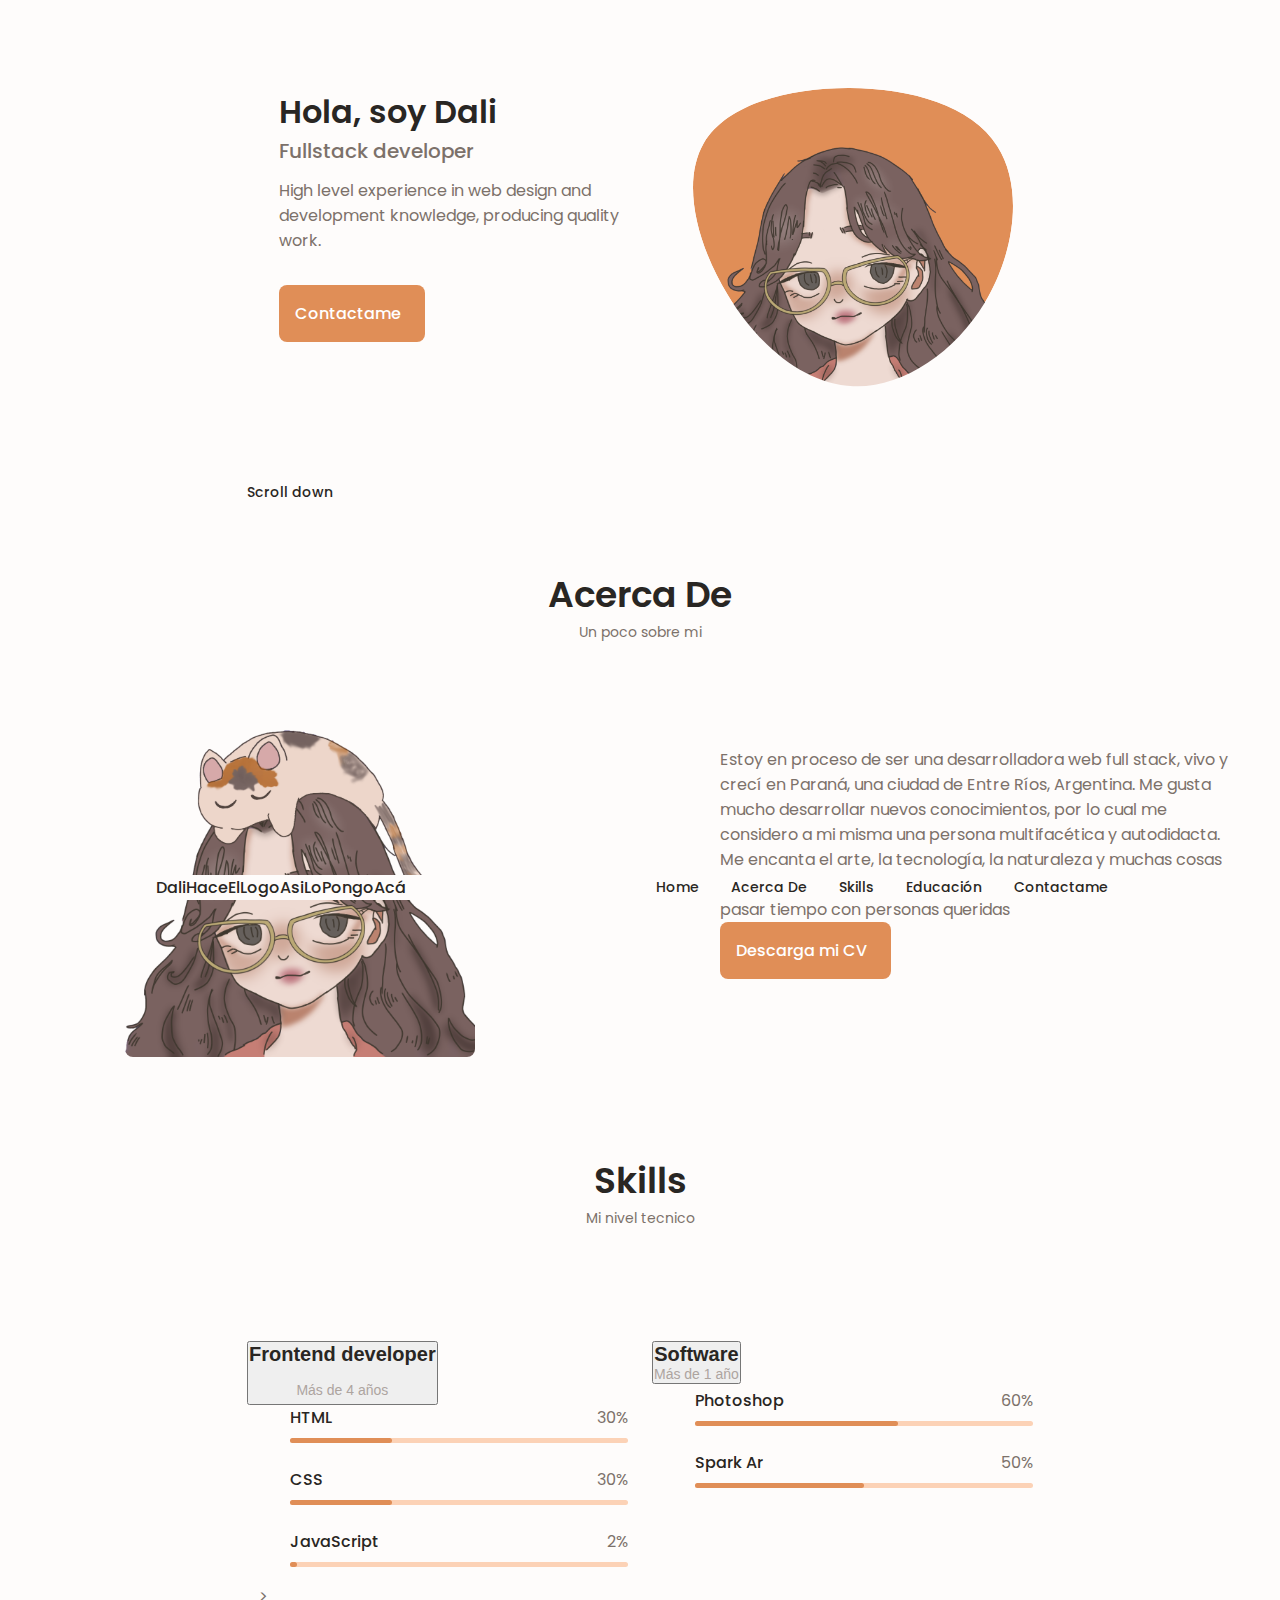
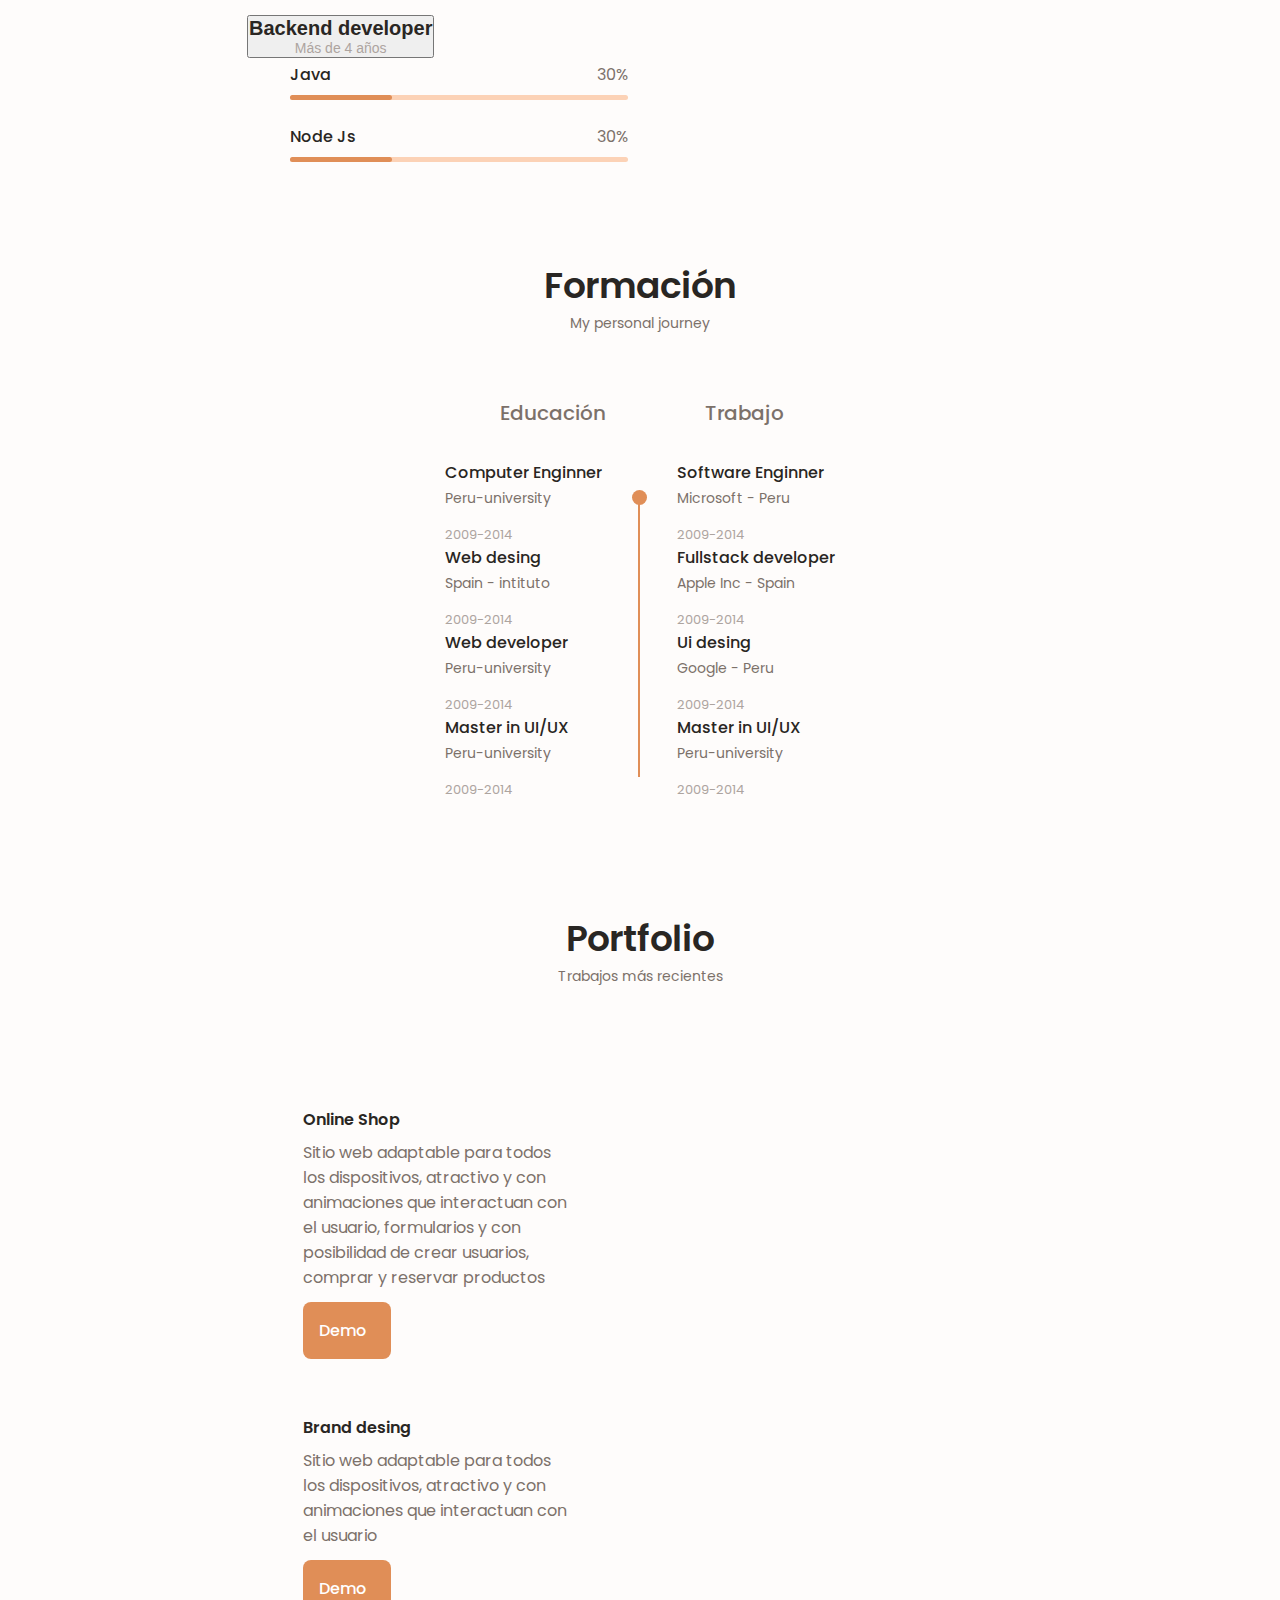
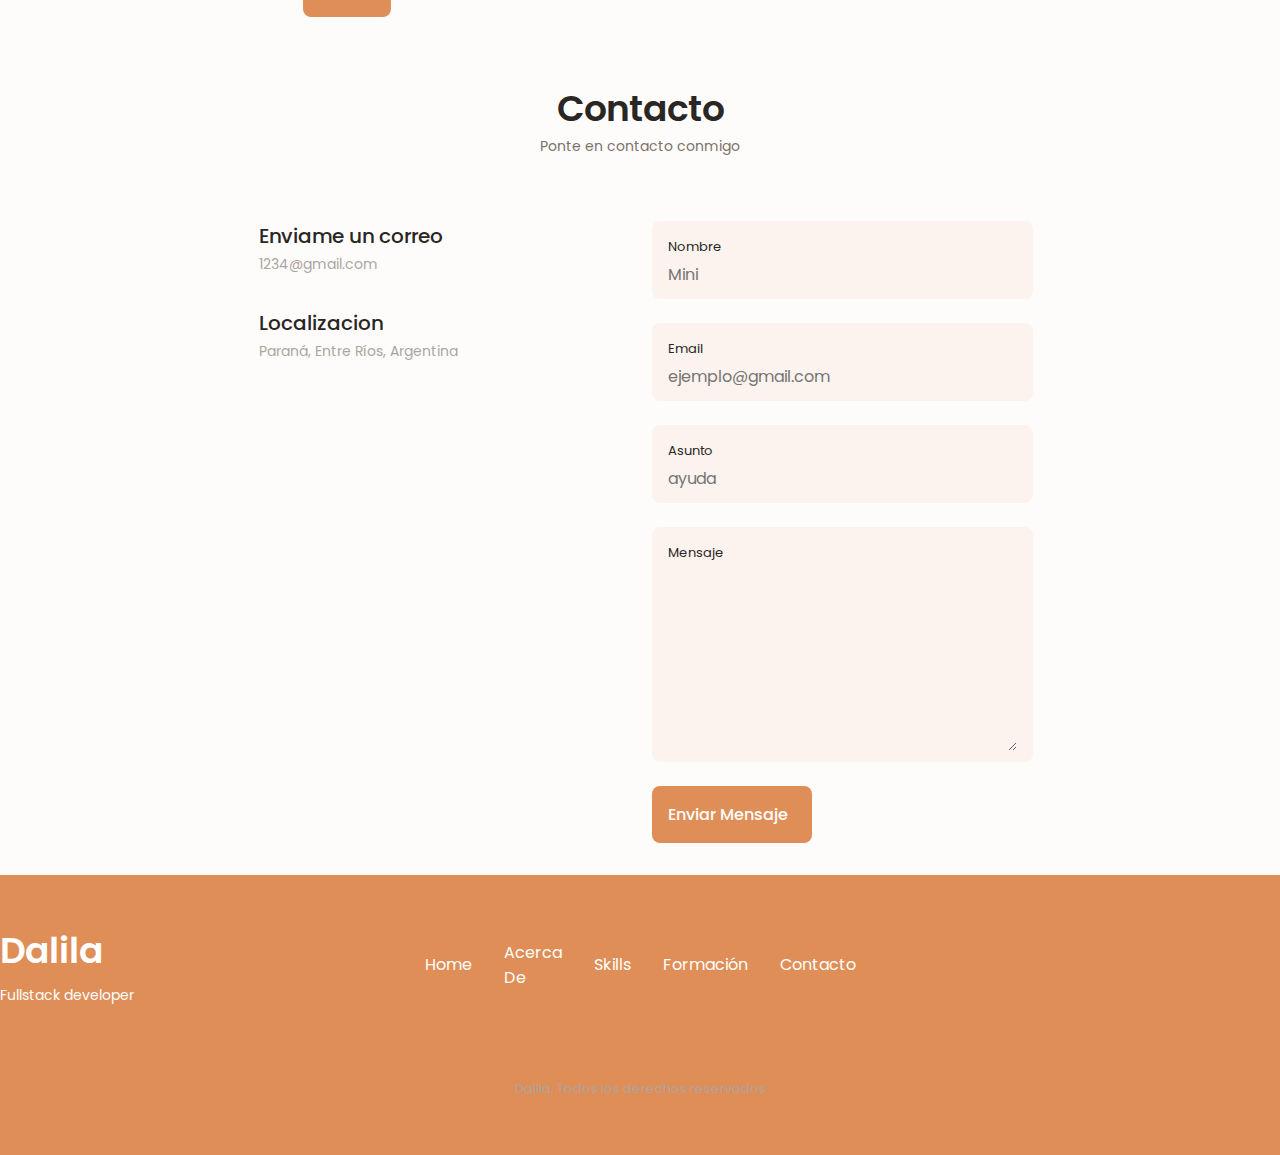
==== index.html @ b9be1cd5 "agregando" ====
<!DOCTYPE html>
    <html lang="en">
    <head>
        <meta charset="UTF-8">
        <meta name="viewport" content="width=device-width, initial-scale=1.0">

        <!--==================== UNICONS ====================-->
        <link rel="stylesheet" href="https://unicons.iconscout.com/release/v4.0.0/css/line.css">

        <link href="https://cdn.jsdelivr.net/npm/bootstrap@5.1.3/dist/css/bootstrap.min.css" rel="stylesheet" integrity="sha384-1BmE4kWBq78iYhFldvKuhfTAU6auU8tT94WrHftjDbrCEXSU1oBoqyl2QvZ6jIW3" crossorigin="anonymous">
        <script src="https://cdn.jsdelivr.net/npm/bootstrap@5.1.3/dist/js/bootstrap.bundle.min.js" integrity="sha384-ka7Sk0Gln4gmtz2MlQnikT1wXgYsOg+OMhuP+IlRH9sENBO0LRn5q+8nbTov4+1p" crossorigin="anonymous"></script>
        <script src="assets/js/main.js"></script>
        <!--==================== CSS ====================-->
        <link rel="stylesheet" href="assets/css/style.css">

        <title>Dali Portfolio</title>
    </head>
    <body>
        <!--==================== HEADER ====================-->
        <header class="header" id="header">
            <nav class="nav container">
                <a href="#" class="nav__logo">DaliHaceElLogoAsiLoPongoAcá</a>

                <div class="nav__menu" id="nav-menu">
                    <ul class="nav__list grid">
                        <li class="nav__item">
                            <a href="#home" class="nav__link">
                                <i class="uil uil-home nav__icon"></i> Home
                            </a>
                        </li>
                        <li class="nav__item">
                            <a href="#about" class="nav__link">
                                <i class="uil uil-user nav__icon"></i> Acerca De
                            </a>
                        </li>
                        <li class="nav__item">
                            <a href="#skills" class="nav__link">
                                <i class="uil uil-file-alt nav__icon"></i> Skills
                            </a>
                        </li>
                        <li class="nav__item">
                            <a href="#educacion" class="nav__link">
                                <i class="uil uil-briefcase nav__icon"></i> Educación
                            </a>
                        </li>
                        <li class="nav__item">
                            <a href="#contact" class="nav__link">
                                <i class="uil uil-message nav__icon"></i> Contactame
                            </a>
                        </li>
                    </ul>
                    <i class="uil uil-times nav__close" id="nav__close"></i>
                </div>

                <div class="nav__btns">
                    <div class="nav__toggle" id="nav__toggle">
                        <i class="uil uil-apps"></i>
                    </div>
                </div>
            </nav>
        </header>

        <!--==================== MAIN ====================-->
        <main class="main">
            <div class="conteiner-fluid">
            </div>
            <!--==================== HOME ====================-->
            <section id="home">
              <div class="home__container container grid">
                <div class="home__content grid row ">
                  <div class="home__social col col-md-2">
                    <a href="https://www.linkedin.com/in/dalilamf/" target="_blank" class="home__social icon">
                      <i class="uil uil-linkedin-alt home__social-icon"></i>
                    </a>
                    <a href="https://github.com/Dalmimio" target="_blank" class="home__social icon">
                      <i class="uil uil-github-alt home__social-icon"></i>
                    </a>
                    <a href="https://www.facebook.com/magushani/" target="_blank" class="home__social icon">
                      <i class="uil uil-facebook-f home__social-icon"></i>
                    </a>
                  </div>

                  <div class="home__img col">
                    <svg class="home__blob" viewBox="0 0 200 187" xmlns="http://www.w3.org/2000/svg"
                      xmlns:xlink="http://www.w3.org/1999/xlink">
                      <mask id="mask0" mask-type="alpha">
                        <path d="M190.312 36.4879C206.582 62.1187 201.309 102.826 182.328 134.186C163.346 165.547
                                130.807 187.559 100.226 186.353C69.6454 185.297 41.0228 161.023 21.7403 129.362C2.45775
                                97.8511 -7.48481 59.1033 6.67581 34.5279C20.9871 10.1032 59.7028 -0.149132 97.9666
                                0.00163737C136.23 0.303176 174.193 10.857 190.312 36.4879Z" />
                      </mask>
                      <g mask="url(#mask0)">
                        <path d="M190.312 36.4879C206.582 62.1187 201.309 102.826 182.328 134.186C163.346
                                165.547 130.807 187.559 100.226 186.353C69.6454 185.297 41.0228 161.023 21.7403
                                129.362C2.45775 97.8511 -7.48481 59.1033 6.67581 34.5279C20.9871 10.1032 59.7028
                                -0.149132 97.9666 0.00163737C136.23 0.303176 174.193 10.857 190.312 36.4879Z" />

                        <image class="home__blob-img" y="-3" x="5" href="assets/img/perfil.png" />
                      </g>
                    </svg>
                  </div>

                  <div class="home__data col">
                    <h1 class="home__tittle">Hola, soy Dali</h1>
                    <h3 class="home__subtitle">Fullstack developer</h3>
                    <p class="home__description">High level experience in web design and development knowledge, producing
                      quality work.</p>
                    <a href="#contact" class="button button--flex">
                      Contactame <i class="uil uil-message button__icon"></i>
                    </a>
                  </div>

                </div>

                <div class="home__scroll">
                  <a href="#about" class="home_scroll-button button--flex">
                    <i class="uil uil-mouse-alt home__scroll-mouse"></i>
                    <span class="home__scroll-name">Scroll down</span>
                    <i class="uil uil-arrow-down home__scroll-arrow"></i>
                  </a>
                </div>


              </div>
            </section>

            <!--==================== ABOUT ====================-->
            <section class="about section" id="about">

              <h2 class="section__title">Acerca De</h2>
              <span class="section__subtitle">Un poco sobre mi</span>


                <div class="about__conteiner conteiner grid">
                  <img src="assets/img/about.png" alt="" class="about__img">
                  <div class="about__data col-md-9">
                    <p class="about__description">Estoy en proceso de ser una desarrolladora web full stack,
                      vivo y crecí en Paraná, una ciudad de Entre Ríos, Argentina.
                      Me gusta mucho desarrollar nuevos conocimientos, por lo cual me considero a mi misma una persona
                      multifacética y autodidacta.
                      Me encanta el arte, la tecnología, la naturaleza y muchas cosas más, en mi tiempo libre disfruto de las
                      actividades al aire libre, pasar tiempo con personas queridas</p>
                    <div class="about__info">
                      <div class="about__buttons">
                        <a download="" href="assets/Dali-Cv.pdf" class="button button--flex">
                          Descarga mi CV <i class="uil uil-download-alt button__icon"></i>
                        </a>
                      </div>
                    </div>
                  </div>

                </div>
            </section>

            <!--==================== SKILLS ====================-->
            <section class="skills section" id="skills">
              <h2 class="section__title">Skills</h2>
              <span class="section__subtitle">Mi nivel tecnico</span>

              <div class="skills__container container grid">
                <div>
                  <!--==================== SKILLS 1====================-->
                  <div class="skills__content">
                    <div class="skills_header">
                      <i class="uil uil-brackets-curly skills__icon"></i>
                      <div class="accordion" id="accordionExample">
                        <div class="accordion-item">
                          <h2 class="accordion-header" id="headingOne">
                            <button class="accordion-button skills__arrow" type="button" data-bs-toggle="collapse"
                              data-bs-target="#collapseOne" aria-expanded="true" aria-controls="collapseOne">
                              <div>
                                <h1 class="skills__title">Frontend developer</h1>
                                <span class="skills__subtitle">Más de 4 años</span>
                              </div>
                            </button>
                          </h2>
                          <div id="collapseOne" class="accordion-collapse collapse show" aria-labelledby="headingOne"
                            data-bs-parent="#accordionExample">
                            <div class="accordion-body">
                              <div class="skills__list grid">
                                <div class="skills__data">
                                  <div class="skills__titles">
                                    <h3 class="skills__name">HTML</h3>
                                    <span class="skills__number">30%</span>
                                  </div>
                                  <div class="skills__bar">
                                    <span class="skills__porcentaje skills__html"></span>
                                  </div>
                                </div>

                                <div class="skills__data">
                                  <div class="skills__titles">
                                    <h3 class="skills__name">CSS</h3>
                                    <span class="skills__number">30%</span>
                                  </div>
                                  <div class="skills__bar">
                                    <span class="skills__porcentaje skills__css"></span>
                                  </div>
                                </div>

                                <div class="skills__data">
                                  <div class="skills__titles">
                                    <h3 class="skills__name">JavaScript</h3>
                                    <span class="skills__number">2%</span>
                                  </div>
                                  <div class="skills__bar">
                                    <span class="skills__porcentaje skills__js"></span>
                                  </div>
                                </div>

                              </div>
                            </div>
                          </div>
                        </div>
                      </div>
                    </div>
                  </div>

                  <!--==================== SKILLS 2====================-->
                  <div class="skills__content">
                    <div class="skills_header">
                      <i class="uil uil-server-network skills__icon"></i>>
                      <div class="accordion-item">
                        <h2 class="accordion-header" id="headingTwo">
                          <button class="accordion-button collapsed" type="button" data-bs-toggle="collapse"
                            data-bs-target="#collapseTwo" aria-expanded="false" aria-controls="collapseTwo">
                            <div>
                              <h1 class="skills__title">Backend developer</h1>
                              <span class="skills__subtitle">Más de 4 años</span>
                            </div>
                          </button>
                        </h2>
                        <div id="collapseTwo" class="accordion-collapse collapse" aria-labelledby="headingTwo"
                          data-bs-parent="#accordionExample">
                          <div class="accordion-body">
                            <div class="skills__list grid">
                              <div class="skills__data">
                                <div class="skills__titles">
                                  <h3 class="skills__name">Java</h3>
                                  <span class="skills__number">30%</span>
                                </div>
                                <div class="skills__bar">
                                  <span class="skills__porcentaje skills__java"></span>
                                </div>
                              </div>

                              <div class="skills__data">
                                <div class="skills__titles">
                                  <h3 class="skills__name">Node Js</h3>
                                  <span class="skills__number">30%</span>
                                </div>
                                <div class="skills__bar">
                                  <span class="skills__porcentaje skills__node"></span>
                                </div>
                              </div>
                            </div>
                          </div>
                        </div>
                      </div>
                    </div>
                  </div>
                </div>
                <div>
                  <!--==================== SKILLS 3====================-->
                  <div class="skills__content">
                    <div class="skills_header">
                      <i class="uil uil-swatchbook skills__icon"></i>
                      <div class="accordion-item">
                        <h2 class="accordion-header" id="headingThree">
                          <button class="accordion-button collapsed" type="button" data-bs-toggle="collapse"
                            data-bs-target="#collapseThree" aria-expanded="false" aria-controls="collapseThree">
                            <div>
                              <h1 class="skills__title">Software</h1>
                              <span class="skills__subtitle">Más de 1 año</span>
                            </div>
                          </button>
                        </h2>
                        <div id="collapseThree" class="accordion-collapse collapse" aria-labelledby="headingThree"
                          data-bs-parent="#accordionExample">
                          <div class="accordion-body">
                            <div class="skills__list grid">
                              <div class="skills__data">
                                <div class="skills__titles">
                                  <h3 class="skills__name">Photoshop</h3>
                                  <span class="skills__number">60%</span>
                                </div>
                                <div class="skills__bar">
                                  <span class="skills__porcentaje skills__photo"></span>
                                </div>
                              </div>

                              <div class="skills__data">
                                <div class="skills__titles">
                                  <h3 class="skills__name">Spark Ar</h3>
                                  <span class="skills__number">50%</span>
                                </div>
                                <div class="skills__bar">
                                  <span class="skills__porcentaje skills__spark"></span>
                                </div>
                              </div>
                            </div>
                          </div>
                        </div>
                      </div>
                    </div>
                  </div>
                </div>
              </div>
            </section>


            <!--==================== FORMACIÓN ====================-->
            <section class="formacion section" id="formacion">
              <h2 class="section__title">Formación</h2>
              <span class="section__subtitle">My personal journey</span>

              <div class="formacion__container container">
                  <div class="formacion__tabs">
                      <div class="formacion__button button--flex">
                          <i class="uil uil-graduation-cap formacion__icon"></i>
                          Educación
                      </div>

                      <div class="formacion__button button--flex">
                          <i class="uil uil-briefcase-alt formacion__icon"></i>
                          Trabajo
                      </div>
                  </div>
                  <div class="formacion__sections formacion__tabs">

                      <!--==================== EDUCACION CONTENIDO 1 ====================-->
                      <div class="formacion__content formacion__active" data-content id="educacion">
                          <!--==================== qualification 1 ====================-->
                          <div class="formacion__data">
                              <div>
                                  <h3 class="formacion__title">Computer Enginner</h3>
                                  <span class="formacion__subtitle">Peru-university</span>
                                  <div class="formacion__calendar">
                                      <i class="uil uil-calendar-alt"></i>
                                      2009-2014
                                  </div>
                              </div>


                          </div>


                          <!--==================== qualification 2 ====================-->
                          <div class="formacion__data">
                              <div></div>



                              <div>
                                  <h3 class="formacion__title">Web desing</h3>
                                  <span class="formacion__subtitle">Spain - intituto</span>
                                  <div class="formacion__calendar">
                                  <i class="uil uil-calendar-alt"></i>
                                  2009-2014
                                  </div>
                              </div>


                          </div>

                          <!--==================== qualification 3 ====================-->
                          <div class="formacion__data">
                              <div>
                                  <h3 class="formacion__title">Web developer</h3>
                                  <span class="formacion__subtitle">Peru-university</span>
                                  <div class="formacion__calendar">
                                  <i class="uil uil-calendar-alt"></i>
                                  2009-2014
                                  </div>
                              </div>


                          </div>

                          <!--==================== qualification 4 ====================-->
                          <div class="formacion__data">
                              <div></div>
                              <div>
                                  <h3 class="formacion__title">Master in UI/UX</h3>
                                  <span class="formacion__subtitle">Peru-university</span>
                                  <div class="formacion__calendar">
                                  <i class="uil uil-calendar-alt"></i>
                                  2009-2014
                                  </div>
                              </div>
                          </div>
                      </div>
                      
                      <div class="separacion">
                      <span class="formacion__rounder"></span>
                      <span class="formacion__line"></span>
                      <span class="formacion__line"></span>
                      </div>

                      <!--==================== CUALIDADES CONTENIDO 2 ====================-->
                      <div class="formacion__content" data-content id="trabajo">
                          <!--==================== qualification 1 ====================-->
                          <div class="formacion__data">
                              <div>
                                  <h3 class="formacion__title">Software Enginner</h3>
                                  <span class="formacion__subtitle">Microsoft - Peru</span>
                                  <div class="formacion__calendar">
                                  <i class="uil uil-calendar-alt"></i>
                                  2009-2014
                                  </div>
                              </div>
                          </div>

                          <!--==================== qualification 2 ====================-->
                          <div class="formacion__data">
                          <div></div>

                          <div>
                              <h3 class="formacion__title">Fullstack developer</h3>
                              <span class="formacion__subtitle">Apple Inc - Spain</span>
                              <div class="formacion__calendar">
                                  <i class="uil uil-calendar-alt"></i>
                                  2009-2014
                              </div>
                          </div>


                      </div>

                          <!--==================== qualification 3 ====================-->
                          <div class="formacion__data">
                          <div>
                              <h3 class="formacion__title">Ui desing</h3>
                              <span class="formacion__subtitle">Google - Peru</span>
                              <div class="formacion__calendar">
                                  <i class="uil uil-calendar-alt"></i>
                                  2009-2014
                              </div>
                          </div>

                      </div>

                          <!--==================== qualification 4 ====================-->
                          <div class="formacion__data">

                          <div>
                              <h3 class="formacion__title">Master in UI/UX</h3>
                              <span class="formacion__subtitle">Peru-university</span>
                              <div class="formacion__calendar">
                                  <i class="uil uil-calendar-alt"></i>
                                  2009-2014
                              </div>
                          </div>
                      </div>
                      </div>
                  </div>
              </div>
          </section>
            <!--==================== PORTFOLIO ====================-->
            <section class="portfolio section" id="portfolio">
              <h2 class="section__title">Portfolio</h2>
              <span class="section__subtitle"> Trabajos más recientes</span>

              <div class="portfolio__container container">
                <div class="row">

                  <!--===================== PORTFOLIO 2=============-->
                  <div class="portfolio__content grid col">
                    <img src="https://th.bing.com/th/id/R.6c92eff54f036c00dc62e77011e7e3c7?rik=4Uahk9pG%2faQEkg&pid=ImgRaw&r=0&sres=1&sresct=1" alt="" class="portfolio__img card-img-top">
                    <div class="portfolio__data card-body">
                      <h3 class="portfolio__title card-title">Online Shop</h3>
                      <p class="portfolio__description card-text">Sitio web adaptable para todos los dispositivos, atractivo y con animaciones que interactuan con el usuario, formularios y con posibilidad de crear usuarios, comprar y reservar productos</p>
                      <a href="" class="button button--flex button--small portfolio__button">Demo
                        <i class="uil uil-arrow-right button__icon"></i>
                      </a>
                    </div>
                  </div>
                  <!--===================== PORTFOLIO 3 =============-->
                  <div class="portfolio__content grid col">
                    <img src="https://th.bing.com/th/id/R.a2ea19dd7b9c80a975e381a1e02740ff?rik=QHnic%2blPNEKyvw&pid=ImgRaw&r=0" alt="" class="portfolio__img ">
                    <div class="portfolio__data">
                      <h3 class="portfolio__title">Brand desing</h3>
                      <p class="portfolio__description"> Sitio web adaptable para todos los dispositivos, atractivo y con animaciones que interactuan con el usuario</p>
                      <a href="" class="button button--flex button--small portfolio__button">Demo
                        <i class="uil uil-arrow-right button__icon"></i>
                      </a>
                    </div>
                  </div>
                </div>
              </div>


            </section>

            <!--==================== CONTACT ME ====================-->
            <section class="contact__section" id="contact">

              <h2 class="section__title">Contacto</h2>
              <span class="section__subtitle">Ponte en contacto conmigo</span>

              <div class="contact__container container grid">
                  <div>
                      <div class="contact__information">
                          <i class="uil uil-envelope-add contact__icon"></i>
                          <div>
                              <h3 class="contact__title">Enviame un correo</h3>
                              <span class="contact__subtitle">1234@gmail.com</span>
                          </div>
                      </div>
                      <!--<div class="contact__information">
                          <i class="uil uil-phone contact__icon"></i>
                          <div>
                              <h3 class="contact__title">Llamame</h3>
                              <span class="contact__subtitle">999-777-666</span>
                          </div>
                      </div>-->
                      
                      <div class="contact__information">
                          <i class="uil uil-map-marker-alt contact__icon"></i>
                          <div>
                              <h3 class="contact__title">Localizacion</h3>
                              <span class="contact__subtitle">Paraná, Entre Ríos, Argentina</span>
                          </div>
                      </div>
                      
                        <iframe src="https://www.google.com/maps/embed?pb=!1m18!1m12!1m3!1d108571.36613220416!2d-60.58500363473911!3d-31.747153362047946!2m3!1f0!2f0!3f0!3m2!1i1024!2i768!4f13.1!3m3!1m2!1s0x95b44df2b9835231%3A0x554ebde0aa5cfa9a!2zUGFyYW7DoSwgRW50cmUgUsOtb3M!5e0!3m2!1ses-419!2sar!4v1659635996759!5m2!1ses-419!2sar" width="300" height="250" style="border:0;" allowfullscreen="" loading="lazy" referrerpolicy="no-referrer-when-downgrade"></iframe>
                      
                      
                  </div>
                  <form action="assets/php/formulario.php" method="post" class="contact__form conteiner grid">
                      <div class="contact__inputs">
                          <div class="contact__content">
                              <label for="nombre" class="contact__label">Nombre</label>
                              <input id="nombre" name="nombre" type="text" placeholder="Mini" class="contact__input" required>
                          </div>
                      </div>
                      <div class="contact__inputs">
                          <div class="contact__content">
                              <label for="mail" class="contact__label">Email</label>
                              <input id="mail" name="mail" type="email" placeholder="ejemplo@gmail.com" class="contact__input" required>
                          </div>
                      </div>
                      <div class="contact__inputs">
                        <div class="contact__content">
                            <label for="asunto" class="contact__label">Asunto</label>
                            <input id="asunto" name="asunto" type="text" placeholder="ayuda" class="contact__input" required>
                        </div>
                    </div>
                      <div class="contact__content">
                          <label for="mensaje" class="contact__label">Mensaje</label>
                         <textarea name="mensaje" id="mensaje" type="text" cols="0" rows="7" class="contact__input"></textarea>
                          
                      </div>

                      <div>
                          <a type="submit" class="button button--flex">
                              Enviar Mensaje
                              <i class="uil uil-envelope-upload button__icon"></i>
                          </a>
                      </div>
                  </form>
              </div>




          </section>
        </main>

        <!--==================== FOOTER ====================-->
        <footer class="footer">
          <div class="footer__bg">
              <div class="footer__container continer grid">
                  <div>
                      <h1 class="footer__title">Dalila</h1>
                      <span class="footer__subtitle">Fullstack developer</span>
                  </div>

                  <ul class="footer__links">
                      <li>
                          <a href="#home" class="footer__link">Home</a>
                      </li>
                      <li>
                          <a href="#about" class="footer__link">Acerca De</a>
                      </li>
                      <li>
                          <a href="#skills" class="footer__link">Skills</a>
                      </li>
                      <li>
                          <a href="#formacion" class="footer__link">Formación</a>
                      </li>
                      <li>
                          <a href="#contact" class="footer__link">Contacto</a>
                      </li>
                  </ul>

                  <div class="footer__socials">
                      <a href="" target="blank" class="footer__social">
                          <i class="uil uil-facebook-f"></i>
                      </a>
                      <a href=""  target="blank" class="footer__social">
                          <i class="uil uil-github-alt"></i>
                      </a>
                      <a href=""  target="blank"  class="footer__social">
                          <i class="uil uil-linkedin-alt"></i>
                      </a>
                  </div>
              </div>
              <p class="footer__copy">Dalila. Todos los derechos reservados</p>
          </div>

      </footer>
    </body>
</html>
---- assets/css/style.css ----
/*==================== GOOGLE FONTS ====================*/
@import url('https://fonts.googleapis.com/css2?family=Poppins:wght@400;500;600&display=swap');

/*==================== VARIABLES CSS ====================*/
:root {
    --header-height: 3rem ;

    /*========== Colors ==========*/
    /* Change favorite color */
    --hue-color: 24; /*Purple 250 - Green 142 - Blue 230 - Pink 340*/

    /* HSL color mode */
    --first-color: hsl(var(--hue-color), 69%, 61%);
    --first-color-second: hsl(var(--hue-color), 69%, 61%);
    --first-color-alt: hsl(var(--hue-color), 57%, 53%) ;
    --first-color-lighter: hsl(var(--hue-color), 92%, 85%);
    --title-color: hsl(var(--hue-color), 8%, 15%) ;
    --text-color: hsl(var(--hue-color), 8%, 45%);
    --text-color-light: hsl(var(--hue-color), 8%, 65%);
    --input-color: hsl(var(--hue-color), 70%, 96%);
    --body-color: hsl(var(--hue-color), 60%, 99%);
    --container-color: #FFF;

    /*========== Font and typography ==========*/
    --body-font: 'Poppins', sans-serif;

    /* .5rem = 8px, 1rem = 16px, 1.5rem = 24px ... */
    --big-font-size: 2rem;
    --h1-font-size: 1.5rem;
    --h2-font-size: 1.25rem;
    --h3-font-size: 1.125rem;
    --normal-font-size: .938rem;
    --small-font-size: .813rem;
    --smaller-font-size: .75rem;

    /*========== Font weight ==========*/
    --font-medium: 500;
    --font-semi-bold: 600;

    /*========== Margenes Bottom ==========*/
    /* .25rem = 4px, .5rem = 8px, .75rem = 12px ... */
    --mb-0-25: .25rem;
    --mb-0-5: .5rem;
    --mb-0-75: .75rem;
    --mb-1: 1rem;
    --mb-1-5: 1.5rem;
    --mb-2: 2rem;
    --mb-2-5: 2.5rem;
    --mb-3: 3rem;

    /*========== z index ==========*/
    --z-tooltip: 10;
    --z-fixed: 100;
    --z-modal: 1000;
}

/* Font size for large devices */
@media screen and (min-width: 968px) {
    :root {
        --big-font-size: 3rem;
        --h1-font-size: 2.25rem;
        --h2-font-size: 1.5rem;
        --h3-font-size: 1.25rem;
        --normal-font-size: 1rem;
        --small-font-size: .875rem;
        --smaller-font-size: .813rem;
    }
}

/*========== Variables Dark theme ==========*/


/*========== Button Dark/Light ==========*/


/*==================== BASE ====================*/
*{
    box-sizing: border-box;
    padding: 0;
    margin: 0;
}

html{
    scroll-behavior: smooth;
}

body{
    margin: 0 0 var(--header-height) 0;
    font-family: var(--body-font);
    font-size: var(--normal-font-size);
    background-color: var(--body-color);
    color: var(--text-color);
}

h1,h2,h3,h4{
    color: var(--title-color);
    font-weight: var(--font-semi-bold);
}

ul{
    list-style: none;
}

a{
    text-decoration: none;
}

img{
    max-width: 100%;
    height: auto;
}
/*==================== REUSABLE CSS CLASSES ====================*/
.section{
    padding: 2rem 0 4rem;
}

.section__title{
    font-size: var(--h1-font-size);
}

.section__subtitle{
    display: block;
    font-size: var(--small-font-size);
    margin-bottom: var(--mb-3);
}

.section__title,.section__subtitle{
    text-align: center;
}

/*==================== LAYOUT ====================*/
.container{
    max-width: 786px;
    margin-left: var(--mb-1-5);
    margin-right: var(--mb-1-5);
}

.grid{
    display: grid;
    gap: 1.5rem;
}

.header{
    width: 100%;
    position: fixed;
    bottom: 0;
    left: 0;
    z-index: var(--z-fixed);
    background-color: var(--body-color);
}


/*==================== NAV ====================*/
.nav{
    max-width: 968px;
    height: var(--header-height);
    display: flex;
    justify-content: space-between;
    align-items: center;
}

.nav__logo,.nav__toggle{
    color: var(--title-color);
    font-weight: var(--font-medium);
}

.nav__logo:hover{
    color: var(--first-color);
}

.nav__toggle{
    font-size: 1.1rem;
    cursor: pointer;
}

.nav__toggle:hover{
    color: var(--first-color);
}
@media screen and (max-width: 767px){
    .nav__menu{
        position: fixed;
        bottom: -100%;
        left: 0;
        width: 100%;
        background-color: var(--body-color);
        padding: 2rem 1.5rem 4rem;
        box-shadow: 0 -1px 4px rgb(0, 0, 0, 15);
        border-radius: 1.5rem 1.5rem 0 0;
        transition: .3s;
    }
}

.nav__list{
    grid-template-columns: 3, 1fr;
    gap: 2rem;
}

.nav__link{
    display: flex;
    flex-direction: column;
    align-items: center;
    font-size: var(--small-font-size);
    color: var(--title-color);
    font-weight: var(--font-medium);
}

.nav__link:hover{
    color: var(--first-color);
}

.nav__icon{
    font-size: 1.2rem;
}

.nav__close{
    position: absolute;
    right: 1.3rem;
    bottom: .5rem;
    font-size: 1.5rem;
    cursor: pointer;
    color: var(--first-color);
}

.nav__close:hover{
    color: var(--first-color-alt);
}


/*==================== HOME ====================*/
.home__container{
  gap: 1rem;
  grid-row-start: 1;
}

.home__social{
  display: grid;
  grid-template-columns: max-content;
  row-gap: 1rem;
}

.home__social-icon{
  font-size: 1.25rem;
  color: var(--first-color);
}

.home__social-icon:hover{
  color: var(--first-color-alt);
}

.home__blob{
  width: 220px;
  fill: var(--first-color);
}

.home__blob-img{
  width: 190px;
}

.home__data{
  grid-column: 1/3;
  grid-column-start: span 1;
}

.home__title{
  font-size: var(--big-font-size);
}

.home__subtitle{
  font-size: var(--h3-font-size);
  color: var(--text-color);
  font-weight: var(--font-medium);
  margin-bottom: var(--mb-0-75);
}

.home__description{
  margin-bottom: var(--mb-2);
}

.home__scroll{
   display: grid;
}

.home__scroll-button{
  color: var(--first-color);
  transition: .3s;
}

.home__scroll-button:hover{
  transform: translateY(.25rem);
  color: var(--first-color-lighter);
}

.home__scroll-mouse{
  font-size: 2rem;
  color: var(--first-color-second);
}

.home__scroll-name{
  font-size: var(--small-font-size);
  color: var(--title-color);
  font-weight: var(--font-medium);
  margin-right: var(--mb-0-25);
}

.home__scroll-arrow{
  font-size: 1.25rem;
  color: var(--first-color-second);
}

/*==================== BUTTONS ====================*/
.button{
    display: inline-block;
    background-color: var(--first-color);
    color: #FFF;
    padding: 1rem;
    border-radius: .5rem;
    font-weight: var(--font-medium);
}

.button:hover{
    background-color: var(--first-color-alt);
}

.button__icon{
    font-size: 1.25rem;
    margin-left: var(--mb-0-5);
    transition: .3s;
}
.button--flex:hover{
    color: var(--first-color-lighter);
}

.button--flex{
    display: inline-flex;
    align-items: center;

}
/*==================== ABOUT ====================*/
.about__img{
    width: 200px;
    border-radius: .5rem;
    justify-self: center;
    align-self: center;
}

.about__description{
    text-align: center;
    justify-self: center;

}
.about__data{
  margin: var(--mb-2-5);
}

.about__info{
    display: flex;
    justify-content: space-evenly;
    margin-bottom: var(--mb-0-5);
}

.about__buttons{
    display: block;
    justify-content: center;
}

/*==================== SKILLS ====================*/
.skills__container{
  row-gap: 0;
}

.accordion-item{
  border: none;
}

.skills__header{
  display: flex;
  align-items: center;
  margin-bottom: var(--mb-0-5);
  cursor: pointer;
}

.skills__icon, .skills__arrow{
  font-size: 2rem;
  color: var(--first-color);
}

.skills__icon{
  margin-right: var(--mb-0-75);
}

.skills__title{
  font-size: var(--h3-font-size);
}

.skills__subtitle{
  font-size: var(--small-font-size);
  color: var(--text-color-light);
}

.skills__arrow{
  margin-left: auto;
  transition: .4s;
}

.skills__list{
  row-gap: 1.5rem;
  padding-left: 2.7rem;
}

.skills__titles{
  display: flex;
  justify-content: space-between;
  margin-bottom: var(--mb-0-5);
}


.skills__name{
  font-size: var(--normal-font-size);
  font-weight: var(--font-medium);
}

.skills__bar, .skills__porcentaje{
  height: 5px;
  border-radius: .25rem;
}

.skills__bar{
  background-color: var(--first-color-lighter);
}

.skills__porcentaje{
  display: block;
  background-color: var(--first-color);
}

.skills__html{
  width: 30%;
}

.skills__css{
  width: 30%;
}

.skills__js{
  width: 2%;
}

.skills__java{
  width: 30%;
}
.skills__node{
  width: 30%;
}

.skills__photo{
  width: 60%;
}

.skills__spark{
  width: 50%;
}

/*==================== FORMACION ====================*/

.formacion__tabs{
  display: flex;
  justify-content: space-evenly;
  margin-bottom: var(--mb-2);
}

.formacion__button{
  font-size: var(--h3-font-size);
  font-weight: var(--font-medium);
  cursor: pointer;
}

.formacion__button:hover{
  color: var(--first-color);
}

.formacion__icon{
  font-size: 1.8rem;
  margin-right: var(--mb-0-25);
}


.formacion__data{
  display: grid;
  grid-auto-columns: auto;
  column-gap: 1.5rem;

}

.formacion__title{
  font-size: var(--normal-font-size);
  font-weight: var(--font-medium);
}

.formacion__subtitle{
  display: inline-block;
  font-size: var(--small-font-size);
  margin-bottom: var(--mb-1);
}

.formacion__calendar{
  font-size: var(--smaller-font-size);
  color: var(--text-color-light);
}

.formacion__rounder{
  display: flex;
  width: 15px;
  height: 15px;
  background-color: var(--first-color);
  border-radius: 50%;
}

.formacion__line{
  display: block;
  width: 2px;
  height: 50%;
  background-color: var(--first-color);
  transform: translate(6px, -8px);
}
.separacion{
  margin: 30px;
}
/*==================== PORTFOLIO =======================*/
.portfolio__container{
  overflow: initial;
  display: grid;
  justify-content: space-between;
}

.portfolio__content{
  padding: 0 1.5rem;
  margin: 2rem;
}
.portfolio__img{
  width: 265px;
  border-radius: .5rem;
  justify-self: cener;
}

.portfolio__title{
  font-size: var(--h3--font-size);
  margin-bottom: var(--mb-0-5);
}

.portfolio__description{
  width: 265px;
  justify-self: center;
  margin-bottom: var(--mb-0-75);
}

.portfolio__button:hover{
  transform: translateX(.5rem);
}

/*==================== CONTACT ME ====================*/
.contact__container{
  row-gap: 3rem;

}

.contact__information{
  display: flex;
  margin-bottom: var(--mb-2);
}

.contact__icon{
  font-size: 2rem;
  color: var(--first-color);
  margin-right: var(--mb-0-75);
}
.contact__title{
  font-size: var(--h3-font-size);
  font-weight: var(--font-medium);
}

.contact__subtitle{
  font-size: var(--small-font-size);
  color: var(--text-color-light);
}

.contact__content{
  background-color: var(--input-color);
  border-radius: .5rem;
  padding: .75rem 1rem .25rem;
  grid-row-start: span 1;
  grid-row-end: span 4;
}

.contact__label{
  font-size: var(--smaller-font-size);
  color: var(--title-color);
}

.contact__input{
  width: 100%;
  background-color: var(--input-color);
  color: var(--text-color);
  font-family: var(--body-font);
  font-size: var(--normal-font-size);
  border: none;
  outline: none;
  padding: .25rem .5rem .5rem 0;
}




/*==================== FOOTER ====================*/
.footer{
  padding-top: 2rem;
}
.footer__conteiner{
  row-gap: 3.5rem;
}

.footer__bg{
  background-color: var(--first-color-second);
  padding: 2rem 0 3rem;
}

.footer__title{
  font-size: var(--h1-font-size);
  margin-bottom: var(--mb-0-25);
}
.footer__subtitle{
  font-size: var(--small-font-size);
}
.footer__links{
  align-items: center;
  flex-direction: row;
  row-gap: 1.5rem;
}

.footer__link:hover{
  color: var(--first-color-lighter);
}
.footer__social{
  font-size: 1.25rem;
  margin-right: var(--mb-1-5);
}
.footer__social:hover{
  color: var(--first-color-lighter);
}
.footer__copy{
  font-size: var(--smaller-font-size);
  text-align: center;
  color: var(--text-color-light);
  margin-top: var(--mb-3);
}
.footer__title, .footer__subtitle,
.footer__link, .footer__social{
  color: #FFF;
}

/*==================== EXITOSO ====================*/

.saludoexito{
  font-size: var(--h1-font-size);
}


/*==================== MEDIA QUERIES ====================*/
/* For small devices */
@media screen and (max-width:350px) {
    .container{
        margin-left: var(--mb-1);
        margin-right: var(--mb-1);
    }

    .nav__menu{
        padding: 2rem .25rem 4rem;
    }

    .nav__list{
        column-gap: 0;
    }

    .home__content{
        grid-template-columns: .25fr 3fr;
    }

    .home__blob{
        width: 180px;
    }

    .skills__title{
        font-size: var(--normal-font-size);
    }

    .formacion__data{
        gap: .5rem;
    }
}

/* For medium devices */
@media screen and (min-width: 568px) {
    .home__content{
        grid-template-columns: max-content 1fr 1fr;
    }
    .home__data{
        grid-column: initial;
    }

    .home__img{
        order: 1;
        justify-self: center;
    }


    .about__conteiner, .skills__container,
    .contact__container, .footer__container{
        grid-template-columns: repeat(2, 1fr);
    }

    .formacion__sections{
        display: flex;
        grid-template-columns: .6fr;
        justify-content: center;
        margin: 15px;
    }
    .footer__links{
      align-items: center;
    }
}

@media screen and (min-width: 768px) {
    .container{
        margin-left: auto;
        margin-right: auto;
    }

    body{
        margin: 0;
    }

    .section{
        padding: 4rem 0 2rem;
    }

    .section__subtitle{
        margin-bottom: 4rem;
    }

    .header, .main, .footer__container{
        padding: 0 1rem;
    }

    .nav{
        height: calc(var(--header-heigth) + 1.5rem);
        column-gap: 1rem;
    }

    .nav__icon, .nav__close, .nav__toggle{
        display: none;
    }

    .nav__list{
        display: flex;
        column-gap: 2rem;
    }

    .nav__menu{
        margin-left: auto;
    }

    .home__container{
        row-gap: 5rem;
    }
    .home__content{
        padding-top: 5.5rem;
        column-gap: 2rem;
    }
    .home__blob{
        width: 270px;
    }
    
    .home__scroll{
        display: block;
    }
    .home__scroll-button{
        margin-left: 3rem;
    }
    .about__conteiner{
        column-gap: 5rem;
    }
    .about__img{
        width: 350px;
    }
    .about__description{
        text-align: initial;
    }
    .about__info{
        justify-content: space-between;
    }

    .about__buttons{
        justify-content: initial;
    }
    .formacion__tabs{
        justify-content: center;
    }
    .formacion__button{
        margin: 0 var(--mb-3);
    }
    .formacion__sections{
        grid-template-columns: .5fr;
    }

    .footer__container{
        grid-template-columns: repeat(3, 1fr);
    }
    .footer__bg{
        padding: 3rem 0 3.5rem;
    }

    .footer__links{
      
        flex-direction: row;
        column-gap: 2rem;
    }
    .footer__socials{
        justify-self: flex-end;
    }
    .footer__copy{
        margin-top: 4.5rem;
    }
}

/* For large devices */
@media screen and (min-width: 1024px){
    .header, .main, .footer__container{
        padding: 0;
    }

    .home__blob{
        width: 320px;
    }
    .home__social{
        transform: translateX(-6rem);
    }
    .contant__form{
        width: 460px;
    }
    .contact__inputs{
        grid-template-columns: repeat(2, 1fr);
    }
    .footer__links{
      display: flex;
      flex-direction: row;
      column-gap: 2rem;
  }

}
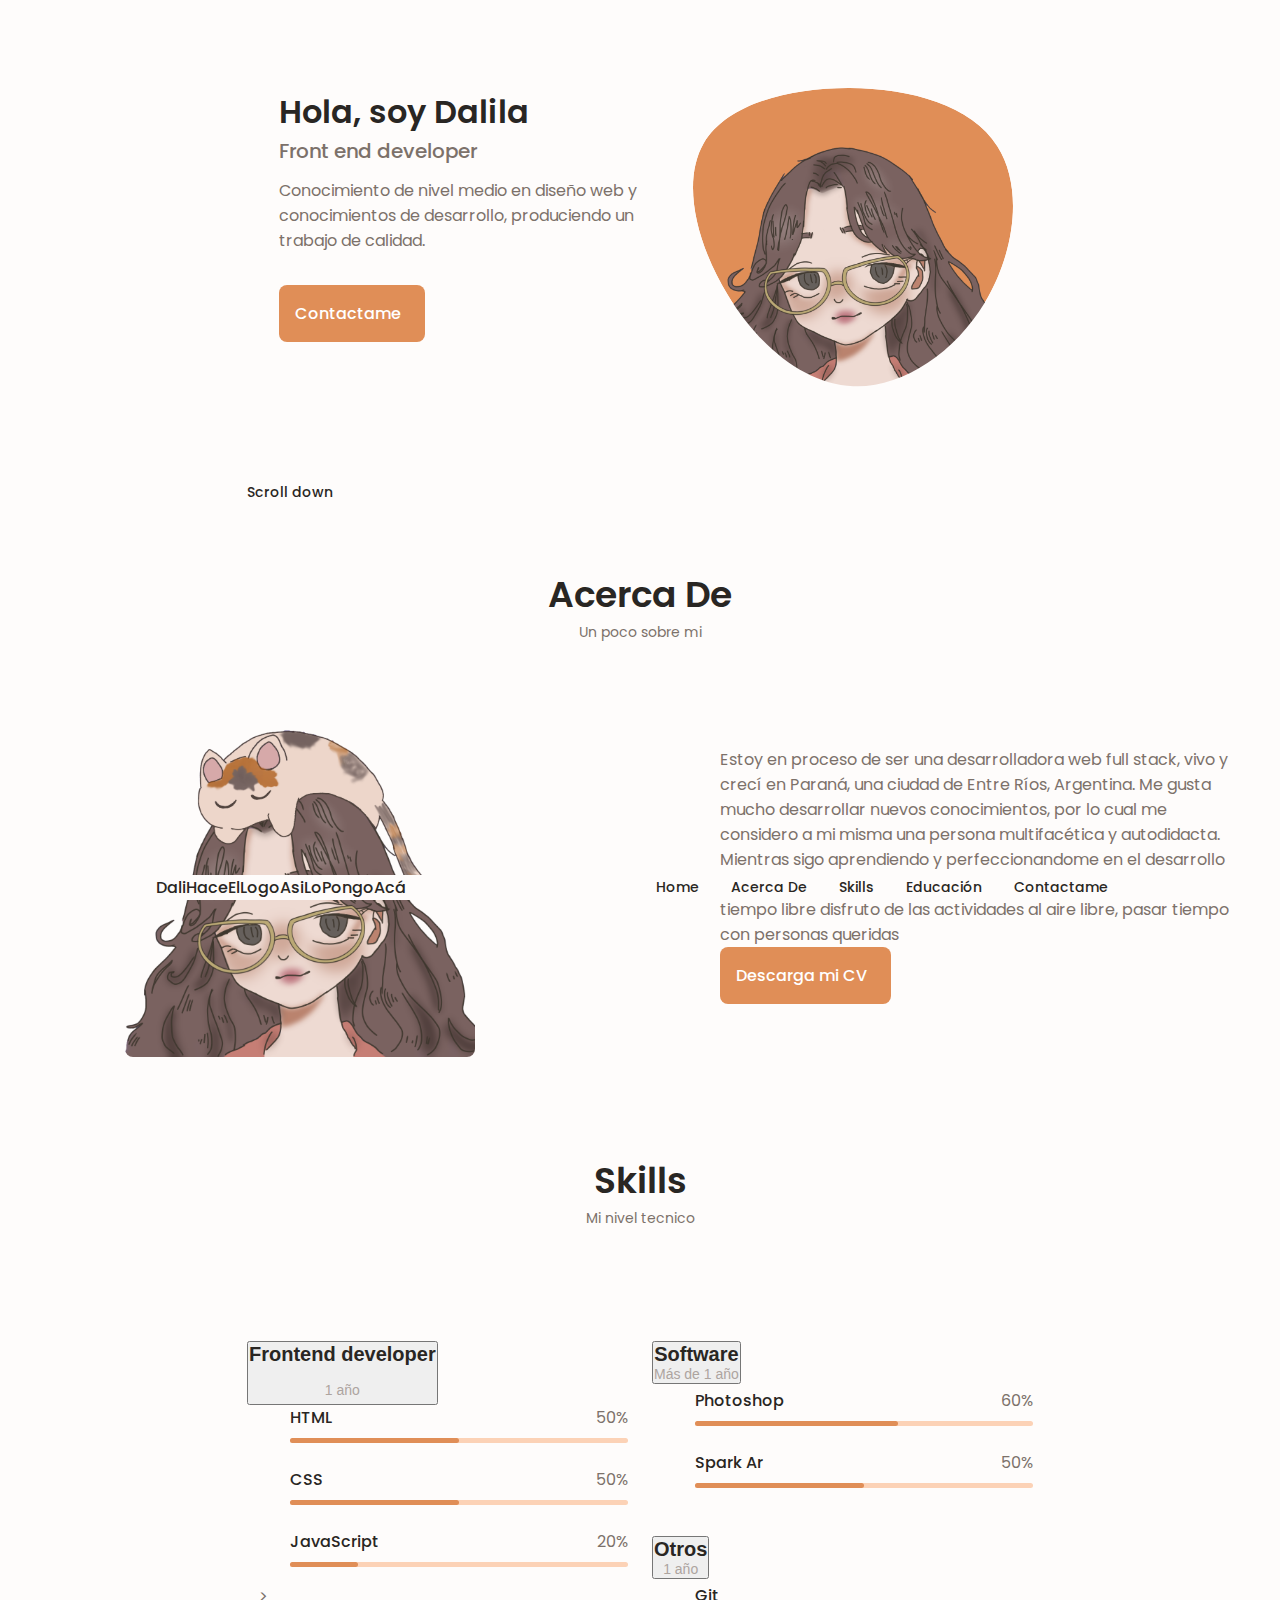
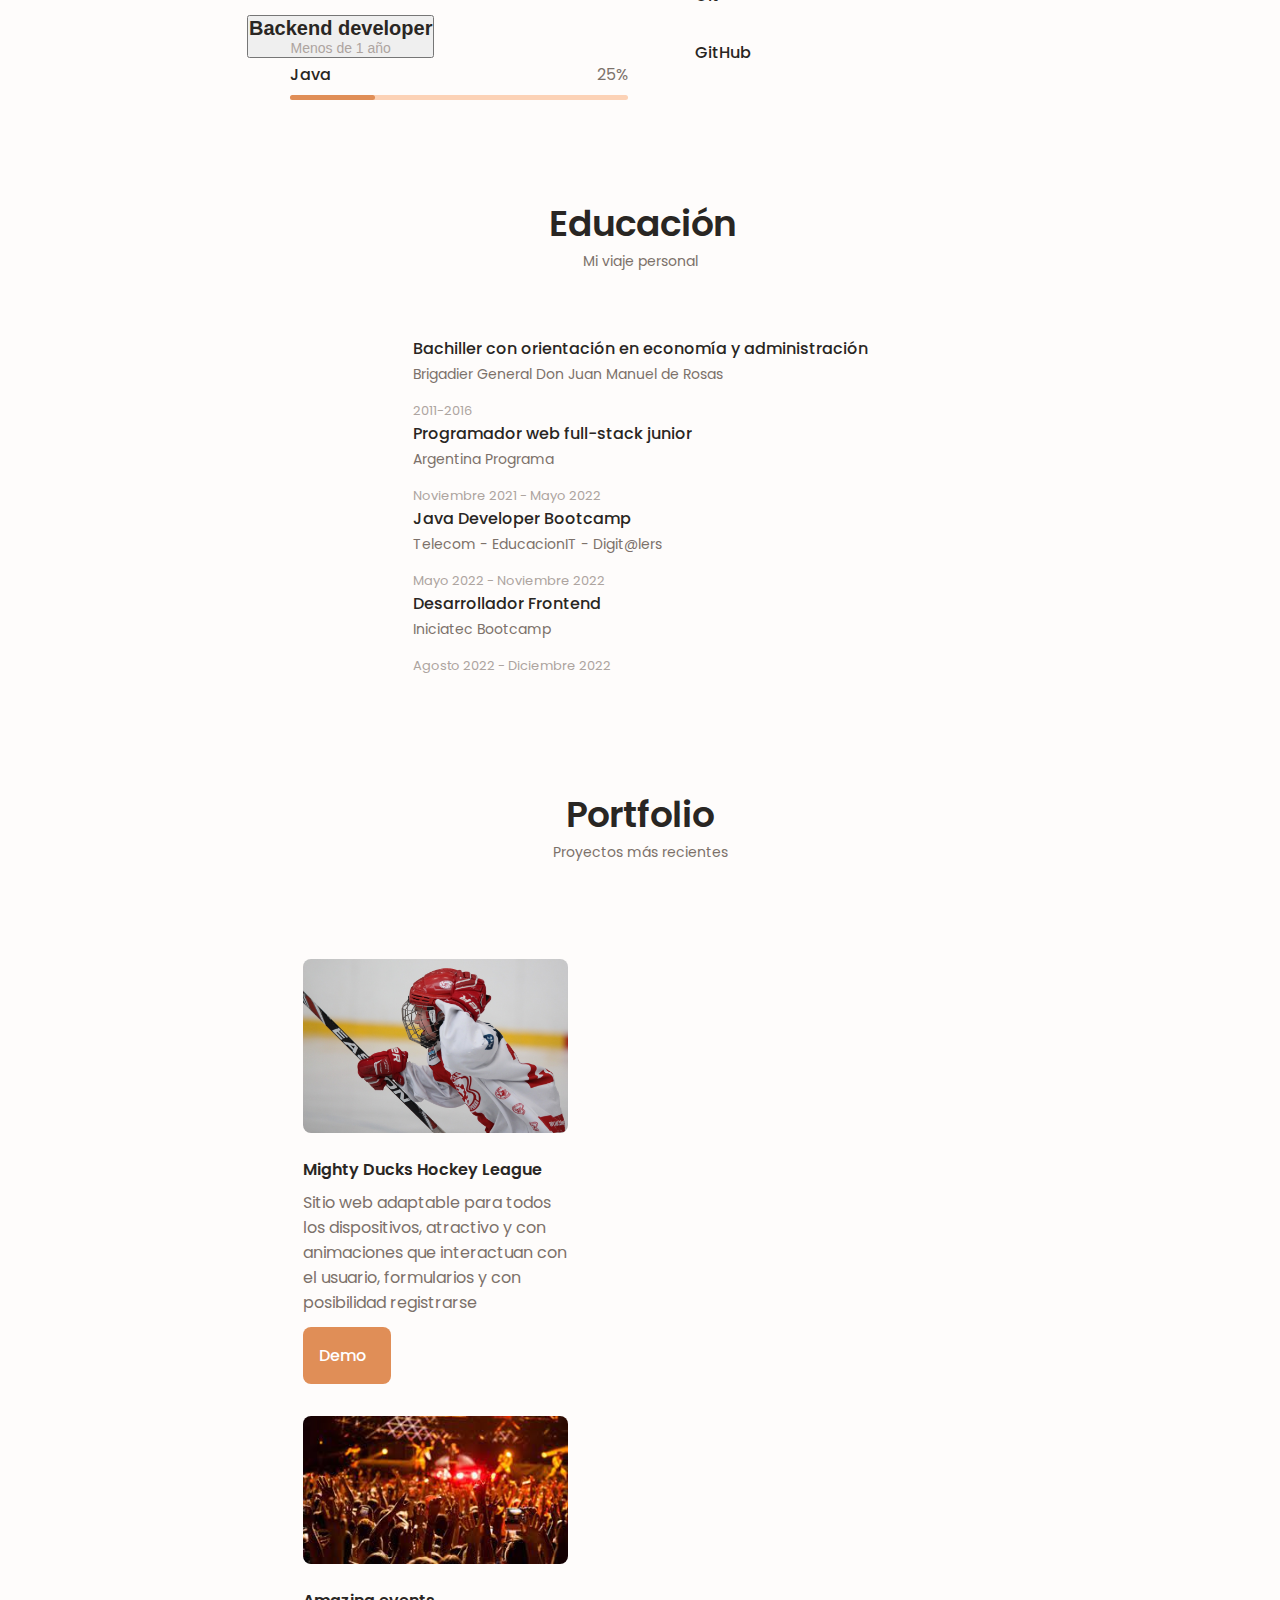
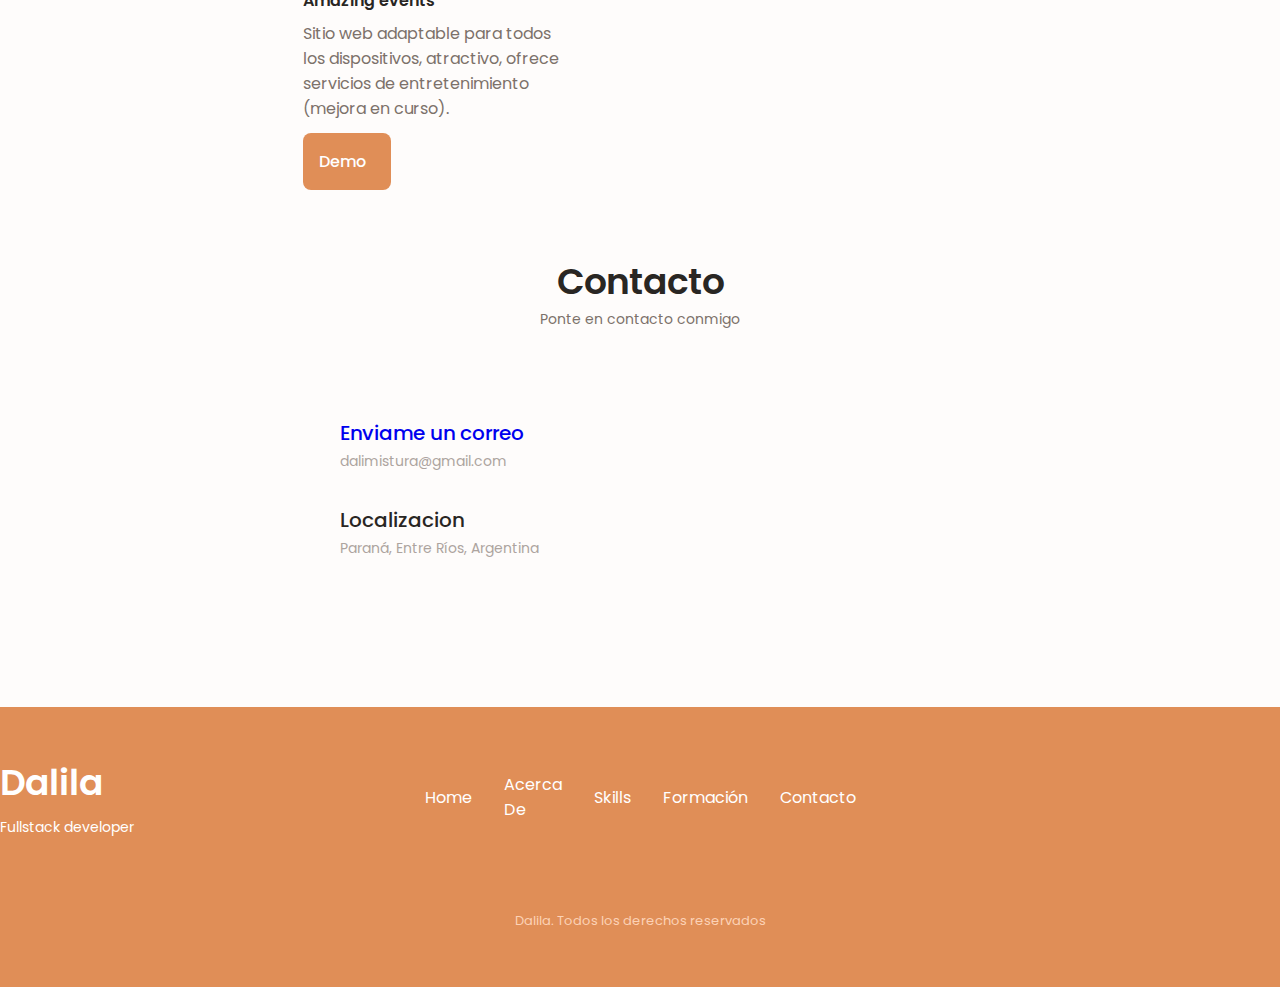
==== commit d1edf3f1: "actualizando" ====
--- a/index.html
+++ b/index.html
@@ -101,10 +101,9 @@
                   </div>
 
                   <div class="home__data col">
-                    <h1 class="home__tittle">Hola, soy Dali</h1>
-                    <h3 class="home__subtitle">Fullstack developer</h3>
-                    <p class="home__description">High level experience in web design and development knowledge, producing
-                      quality work.</p>
+                    <h1 class="home__tittle">Hola, soy Dalila</h1>
+                    <h3 class="home__subtitle">Front end developer</h3>
+                    <p class="home__description">Conocimiento de nivel medio en diseño web y conocimientos de desarrollo, produciendo un trabajo de calidad.</p>
                     <a href="#contact" class="button button--flex">
                       Contactame <i class="uil uil-message button__icon"></i>
                     </a>
@@ -137,9 +136,8 @@
                     <p class="about__description">Estoy en proceso de ser una desarrolladora web full stack,
                       vivo y crecí en Paraná, una ciudad de Entre Ríos, Argentina.
                       Me gusta mucho desarrollar nuevos conocimientos, por lo cual me considero a mi misma una persona
-                      multifacética y autodidacta.
-                      Me encanta el arte, la tecnología, la naturaleza y muchas cosas más, en mi tiempo libre disfruto de las
-                      actividades al aire libre, pasar tiempo con personas queridas</p>
+                      multifacética y autodidacta. Mientras sigo aprendiendo y perfeccionandome en el desarrollo web.
+                      Me encanta el arte, la tecnología, la naturaleza y en mi tiempo libre disfruto de las actividades al aire libre, pasar tiempo con personas queridas</p>
                     <div class="about__info">
                       <div class="about__buttons">
                         <a download="" href="assets/Dali-Cv.pdf" class="button button--flex">
@@ -170,7 +168,7 @@
                               data-bs-target="#collapseOne" aria-expanded="true" aria-controls="collapseOne">
                               <div>
                                 <h1 class="skills__title">Frontend developer</h1>
-                                <span class="skills__subtitle">Más de 4 años</span>
+                                <span class="skills__subtitle">1 año</span>
                               </div>
                             </button>
                           </h2>
@@ -181,7 +179,7 @@
                                 <div class="skills__data">
                                   <div class="skills__titles">
                                     <h3 class="skills__name">HTML</h3>
-                                    <span class="skills__number">30%</span>
+                                    <span class="skills__number">50%</span>
                                   </div>
                                   <div class="skills__bar">
                                     <span class="skills__porcentaje skills__html"></span>
@@ -191,7 +189,7 @@
                                 <div class="skills__data">
                                   <div class="skills__titles">
                                     <h3 class="skills__name">CSS</h3>
-                                    <span class="skills__number">30%</span>
+                                    <span class="skills__number">50%</span>
                                   </div>
                                   <div class="skills__bar">
                                     <span class="skills__porcentaje skills__css"></span>
@@ -201,7 +199,7 @@
                                 <div class="skills__data">
                                   <div class="skills__titles">
                                     <h3 class="skills__name">JavaScript</h3>
-                                    <span class="skills__number">2%</span>
+                                    <span class="skills__number">20%</span>
                                   </div>
                                   <div class="skills__bar">
                                     <span class="skills__porcentaje skills__js"></span>
@@ -226,7 +224,7 @@
                             data-bs-target="#collapseTwo" aria-expanded="false" aria-controls="collapseTwo">
                             <div>
                               <h1 class="skills__title">Backend developer</h1>
-                              <span class="skills__subtitle">Más de 4 años</span>
+                              <span class="skills__subtitle">Menos de 1 año</span>
                             </div>
                           </button>
                         </h2>
@@ -237,20 +235,10 @@
                               <div class="skills__data">
                                 <div class="skills__titles">
                                   <h3 class="skills__name">Java</h3>
-                                  <span class="skills__number">30%</span>
+                                  <span class="skills__number">25%</span>
                                 </div>
                                 <div class="skills__bar">
                                   <span class="skills__porcentaje skills__java"></span>
-                                </div>
-                              </div>
-
-                              <div class="skills__data">
-                                <div class="skills__titles">
-                                  <h3 class="skills__name">Node Js</h3>
-                                  <span class="skills__number">30%</span>
-                                </div>
-                                <div class="skills__bar">
-                                  <span class="skills__porcentaje skills__node"></span>
                                 </div>
                               </div>
                             </div>
@@ -304,6 +292,43 @@
                       </div>
                     </div>
                   </div>
+
+                  <!--==================== SKILLS 4====================-->
+                  <div class="skills__content">
+                    <div class="skills_header">
+                      <i class="uil uil-code-branch skills__icon"></i>
+                      <div class="accordion-item">
+                        <h2 class="accordion-header" id="headingFour">
+                          <button class="accordion-button collapsed" type="button" data-bs-toggle="collapse"
+                            data-bs-target="#collapseFour" aria-expanded="false" aria-controls="collapseFour">
+                            <div>
+                              <h1 class="skills__title">Otros</h1>
+                              <span class="skills__subtitle">1 año</span>
+                            </div>
+                          </button>
+                        </h2>
+                        <div id="collapseFour" class="accordion-collapse collapse" aria-labelledby="headingFour"
+                          data-bs-parent="#accordionExample">
+                          <div class="accordion-body">
+                            <div class="skills__list grid">
+                              <div class="skills__data">
+                                <div class="skills__titles">
+                                  <h3 class="skills__name">Git</h3>
+                                </div>
+                                
+                              </div>
+
+                              <div class="skills__data">
+                                <div class="skills__titles">
+                                  <h3 class="skills__name">GitHub</h3>
+                                </div>
+                              </div>
+                            </div>
+                          </div>
+                        </div>
+                      </div>
+                    </div>
+                  </div>
                 </div>
               </div>
             </section>
@@ -311,21 +336,11 @@
 
             <!--==================== FORMACIÓN ====================-->
             <section class="formacion section" id="formacion">
-              <h2 class="section__title">Formación</h2>
-              <span class="section__subtitle">My personal journey</span>
+              <h2 class="section__title">
+                <i class="uil uil-graduation-cap formacion__icon"></i>Educación</h2>
+              <span class="section__subtitle">Mi viaje personal</span>
 
               <div class="formacion__container container">
-                  <div class="formacion__tabs">
-                      <div class="formacion__button button--flex">
-                          <i class="uil uil-graduation-cap formacion__icon"></i>
-                          Educación
-                      </div>
-
-                      <div class="formacion__button button--flex">
-                          <i class="uil uil-briefcase-alt formacion__icon"></i>
-                          Trabajo
-                      </div>
-                  </div>
                   <div class="formacion__sections formacion__tabs">
 
                       <!--==================== EDUCACION CONTENIDO 1 ====================-->
@@ -333,155 +348,83 @@
                           <!--==================== qualification 1 ====================-->
                           <div class="formacion__data">
                               <div>
-                                  <h3 class="formacion__title">Computer Enginner</h3>
-                                  <span class="formacion__subtitle">Peru-university</span>
+                                  <h3 class="formacion__title">Bachiller con orientación en economía y administración</h3>
+                                  <span class="formacion__subtitle">Brigadier General Don Juan Manuel de Rosas</span>
                                   <div class="formacion__calendar">
                                       <i class="uil uil-calendar-alt"></i>
-                                      2009-2014
-                                  </div>
-                              </div>
-
-
+                                      2011-2016
+                                  </div>
+                              </div>
                           </div>
 
 
                           <!--==================== qualification 2 ====================-->
                           <div class="formacion__data">
-                              <div></div>
-
-
-
                               <div>
-                                  <h3 class="formacion__title">Web desing</h3>
-                                  <span class="formacion__subtitle">Spain - intituto</span>
+                                  <h3 class="formacion__title">Programador web full-stack junior</h3>
+                                  <span class="formacion__subtitle">Argentina Programa</span>
                                   <div class="formacion__calendar">
                                   <i class="uil uil-calendar-alt"></i>
-                                  2009-2014
-                                  </div>
-                              </div>
-
-
+                                   Noviembre 2021 - Mayo 2022
+                                  </div>
+                              </div>
                           </div>
 
                           <!--==================== qualification 3 ====================-->
                           <div class="formacion__data">
                               <div>
-                                  <h3 class="formacion__title">Web developer</h3>
-                                  <span class="formacion__subtitle">Peru-university</span>
+                                  <h3 class="formacion__title">Java Developer Bootcamp</h3>
+                                  <span class="formacion__subtitle">Telecom - EducacionIT - Digit@lers</span>
                                   <div class="formacion__calendar">
                                   <i class="uil uil-calendar-alt"></i>
-                                  2009-2014
-                                  </div>
-                              </div>
-
-
+                                  Mayo 2022 - Noviembre 2022
+                                  </div>
+                              </div>
                           </div>
 
                           <!--==================== qualification 4 ====================-->
                           <div class="formacion__data">
                               <div></div>
                               <div>
-                                  <h3 class="formacion__title">Master in UI/UX</h3>
-                                  <span class="formacion__subtitle">Peru-university</span>
+                                  <h3 class="formacion__title">Desarrollador Frontend</h3>
+                                  <span class="formacion__subtitle">Iniciatec Bootcamp</span>
                                   <div class="formacion__calendar">
                                   <i class="uil uil-calendar-alt"></i>
-                                  2009-2014
+                                  Agosto 2022 - Diciembre 2022
                                   </div>
                               </div>
                           </div>
                       </div>
                       
-                      <div class="separacion">
-                      <span class="formacion__rounder"></span>
-                      <span class="formacion__line"></span>
-                      <span class="formacion__line"></span>
-                      </div>
-
-                      <!--==================== CUALIDADES CONTENIDO 2 ====================-->
-                      <div class="formacion__content" data-content id="trabajo">
-                          <!--==================== qualification 1 ====================-->
-                          <div class="formacion__data">
-                              <div>
-                                  <h3 class="formacion__title">Software Enginner</h3>
-                                  <span class="formacion__subtitle">Microsoft - Peru</span>
-                                  <div class="formacion__calendar">
-                                  <i class="uil uil-calendar-alt"></i>
-                                  2009-2014
-                                  </div>
-                              </div>
-                          </div>
-
-                          <!--==================== qualification 2 ====================-->
-                          <div class="formacion__data">
-                          <div></div>
-
-                          <div>
-                              <h3 class="formacion__title">Fullstack developer</h3>
-                              <span class="formacion__subtitle">Apple Inc - Spain</span>
-                              <div class="formacion__calendar">
-                                  <i class="uil uil-calendar-alt"></i>
-                                  2009-2014
-                              </div>
-                          </div>
-
-
-                      </div>
-
-                          <!--==================== qualification 3 ====================-->
-                          <div class="formacion__data">
-                          <div>
-                              <h3 class="formacion__title">Ui desing</h3>
-                              <span class="formacion__subtitle">Google - Peru</span>
-                              <div class="formacion__calendar">
-                                  <i class="uil uil-calendar-alt"></i>
-                                  2009-2014
-                              </div>
-                          </div>
-
-                      </div>
-
-                          <!--==================== qualification 4 ====================-->
-                          <div class="formacion__data">
-
-                          <div>
-                              <h3 class="formacion__title">Master in UI/UX</h3>
-                              <span class="formacion__subtitle">Peru-university</span>
-                              <div class="formacion__calendar">
-                                  <i class="uil uil-calendar-alt"></i>
-                                  2009-2014
-                              </div>
-                          </div>
-                      </div>
-                      </div>
                   </div>
               </div>
           </section>
             <!--==================== PORTFOLIO ====================-->
             <section class="portfolio section" id="portfolio">
               <h2 class="section__title">Portfolio</h2>
-              <span class="section__subtitle"> Trabajos más recientes</span>
+              <span class="section__subtitle"> Proyectos más recientes</span>
 
               <div class="portfolio__container container">
                 <div class="row">
 
                   <!--===================== PORTFOLIO 2=============-->
                   <div class="portfolio__content grid col">
-                    <img src="https://th.bing.com/th/id/R.6c92eff54f036c00dc62e77011e7e3c7?rik=4Uahk9pG%2faQEkg&pid=ImgRaw&r=0&sres=1&sresct=1" alt="" class="portfolio__img card-img-top">
+                    <img src="assets/img/hockey1.jpg" alt="" class="portfolio__img card-img-top">
                     <div class="portfolio__data card-body">
-                      <h3 class="portfolio__title card-title">Online Shop</h3>
-                      <p class="portfolio__description card-text">Sitio web adaptable para todos los dispositivos, atractivo y con animaciones que interactuan con el usuario, formularios y con posibilidad de crear usuarios, comprar y reservar productos</p>
-                      <a href="" class="button button--flex button--small portfolio__button">Demo
+                      <h3 class="portfolio__title card-title">Mighty Ducks Hockey League</h3>
+                      <p class="portfolio__description card-text">Sitio web adaptable para todos los dispositivos, atractivo y con animaciones que interactuan con el usuario, formularios y con posibilidad registrarse</p>
+                      <a href="https://dalmimio.github.io/MightyDucksHockeyLeague.github.io/" target="_blank" class="button button--flex button--small portfolio__button">Demo
                         <i class="uil uil-arrow-right button__icon"></i>
                       </a>
                     </div>
                   </div>
                   <!--===================== PORTFOLIO 3 =============-->
                   <div class="portfolio__content grid col">
-                    <img src="https://th.bing.com/th/id/R.a2ea19dd7b9c80a975e381a1e02740ff?rik=QHnic%2blPNEKyvw&pid=ImgRaw&r=0" alt="" class="portfolio__img ">
+                    <img src="assets/img/conciertodemusica1.jpg" alt="" class="portfolio__img ">
                     <div class="portfolio__data">
-                      <h3 class="portfolio__title">Brand desing</h3>
-                      <p class="portfolio__description"> Sitio web adaptable para todos los dispositivos, atractivo y con animaciones que interactuan con el usuario</p>
-                      <a href="" class="button button--flex button--small portfolio__button">Demo
+                      <h3 class="portfolio__title">Amazing events</h3>
+                      <p class="portfolio__description"> Sitio web adaptable para todos los dispositivos, atractivo, ofrece servicios de entretenimiento (mejora en curso).</p>
+                      <a href="https://dalmimio.github.io/Amazing-events.github.io/" target="_blank" class="button button--flex button--small portfolio__button">Demo
                         <i class="uil uil-arrow-right button__icon"></i>
                       </a>
                     </div>
@@ -493,77 +436,35 @@
             </section>
 
             <!--==================== CONTACT ME ====================-->
-            <section class="contact__section" id="contact">
-
-              <h2 class="section__title">Contacto</h2>
+            <section class="contact__section grid" id="contact">
+
+              <div>
+                <h2 class="section__title">Contacto</h2>
               <span class="section__subtitle">Ponte en contacto conmigo</span>
+              </div>
 
               <div class="contact__container container grid">
                   <div>
                       <div class="contact__information">
                           <i class="uil uil-envelope-add contact__icon"></i>
                           <div>
-                              <h3 class="contact__title">Enviame un correo</h3>
-                              <span class="contact__subtitle">1234@gmail.com</span>
-                          </div>
-                      </div>
-                      <!--<div class="contact__information">
-                          <i class="uil uil-phone contact__icon"></i>
-                          <div>
-                              <h3 class="contact__title">Llamame</h3>
-                              <span class="contact__subtitle">999-777-666</span>
-                          </div>
-                      </div>-->
-                      
+                              <h3 class="contact__title"><a href="mailto:dalimistura@gmail.com">Enviame un correo</a></h3>
+                              <span class="contact__subtitle">dalimistura@gmail.com</span>
+                          </div>
+                      </div>
+
                       <div class="contact__information">
                           <i class="uil uil-map-marker-alt contact__icon"></i>
                           <div>
                               <h3 class="contact__title">Localizacion</h3>
                               <span class="contact__subtitle">Paraná, Entre Ríos, Argentina</span>
                           </div>
-                      </div>
-                      
-                        <iframe src="https://www.google.com/maps/embed?pb=!1m18!1m12!1m3!1d108571.36613220416!2d-60.58500363473911!3d-31.747153362047946!2m3!1f0!2f0!3f0!3m2!1i1024!2i768!4f13.1!3m3!1m2!1s0x95b44df2b9835231%3A0x554ebde0aa5cfa9a!2zUGFyYW7DoSwgRW50cmUgUsOtb3M!5e0!3m2!1ses-419!2sar!4v1659635996759!5m2!1ses-419!2sar" width="300" height="250" style="border:0;" allowfullscreen="" loading="lazy" referrerpolicy="no-referrer-when-downgrade"></iframe>
-                      
-                      
-                  </div>
-                  <form action="assets/php/formulario.php" method="post" class="contact__form conteiner grid">
-                      <div class="contact__inputs">
-                          <div class="contact__content">
-                              <label for="nombre" class="contact__label">Nombre</label>
-                              <input id="nombre" name="nombre" type="text" placeholder="Mini" class="contact__input" required>
-                          </div>
-                      </div>
-                      <div class="contact__inputs">
-                          <div class="contact__content">
-                              <label for="mail" class="contact__label">Email</label>
-                              <input id="mail" name="mail" type="email" placeholder="ejemplo@gmail.com" class="contact__input" required>
-                          </div>
-                      </div>
-                      <div class="contact__inputs">
-                        <div class="contact__content">
-                            <label for="asunto" class="contact__label">Asunto</label>
-                            <input id="asunto" name="asunto" type="text" placeholder="ayuda" class="contact__input" required>
-                        </div>
-                    </div>
-                      <div class="contact__content">
-                          <label for="mensaje" class="contact__label">Mensaje</label>
-                         <textarea name="mensaje" id="mensaje" type="text" cols="0" rows="7" class="contact__input"></textarea>
-                          
-                      </div>
-
-                      <div>
-                          <a type="submit" class="button button--flex">
-                              Enviar Mensaje
-                              <i class="uil uil-envelope-upload button__icon"></i>
-                          </a>
-                      </div>
-                  </form>
-              </div>
-
-
-
-
+                      </div>                                
+                  </div>
+                  <div>
+                    <iframe src="https://www.google.com/maps/embed?pb=!1m18!1m12!1m3!1d108571.36613220416!2d-60.58500363473911!3d-31.747153362047946!2m3!1f0!2f0!3f0!3m2!1i1024!2i768!4f13.1!3m3!1m2!1s0x95b44df2b9835231%3A0x554ebde0aa5cfa9a!2zUGFyYW7DoSwgRW50cmUgUsOtb3M!5e0!3m2!1ses-419!2sar!4v1659635996759!5m2!1ses-419!2sar" width="300" height="250" style="border:0;" allowfullscreen="" loading="lazy" referrerpolicy="no-referrer-when-downgrade"></iframe>
+                  </div>
+              </div>
           </section>
         </main>
 
--- a/assets/css/style.css
+++ b/assets/css/style.css
@@ -366,7 +366,9 @@
 /*==================== SKILLS ====================*/
 .skills__container{
   row-gap: 0;
-}
+
+}
+
 
 .accordion-item{
   border: none;
@@ -377,6 +379,7 @@
   align-items: center;
   margin-bottom: var(--mb-0-5);
   cursor: pointer;
+  padding: 2rem;
 }
 
 .skills__icon, .skills__arrow{
@@ -434,22 +437,15 @@
 }
 
 .skills__html{
-  width: 30%;
+  width: 50%;
 }
 
 .skills__css{
-  width: 30%;
+  width: 50%;
 }
 
 .skills__js{
-  width: 2%;
-}
-
-.skills__java{
-  width: 30%;
-}
-.skills__node{
-  width: 30%;
+  width: 20%;
 }
 
 .skills__photo{
@@ -458,6 +454,9 @@
 
 .skills__spark{
   width: 50%;
+}
+.skills__java{
+  width: 25%;
 }
 
 /*==================== FORMACION ====================*/
@@ -591,26 +590,12 @@
   grid-row-end: span 4;
 }
 
-.contact__label{
-  font-size: var(--smaller-font-size);
-  color: var(--title-color);
-}
-
-.contact__input{
-  width: 100%;
-  background-color: var(--input-color);
-  color: var(--text-color);
-  font-family: var(--body-font);
-  font-size: var(--normal-font-size);
-  border: none;
-  outline: none;
-  padding: .25rem .5rem .5rem 0;
-}
 
 
 
 
 /*==================== FOOTER ====================*/
+
 .footer{
   padding-top: 2rem;
 }
@@ -620,7 +605,7 @@
 
 .footer__bg{
   background-color: var(--first-color-second);
-  padding: 2rem 0 3rem;
+  padding: 2rem 0 2rem;
 }
 
 .footer__title{
@@ -649,18 +634,12 @@
 .footer__copy{
   font-size: var(--smaller-font-size);
   text-align: center;
-  color: var(--text-color-light);
+  color: var(--first-color-lighter);
   margin-top: var(--mb-3);
 }
 .footer__title, .footer__subtitle,
 .footer__link, .footer__social{
   color: #FFF;
-}
-
-/*==================== EXITOSO ====================*/
-
-.saludoexito{
-  font-size: var(--h1-font-size);
 }
 
 
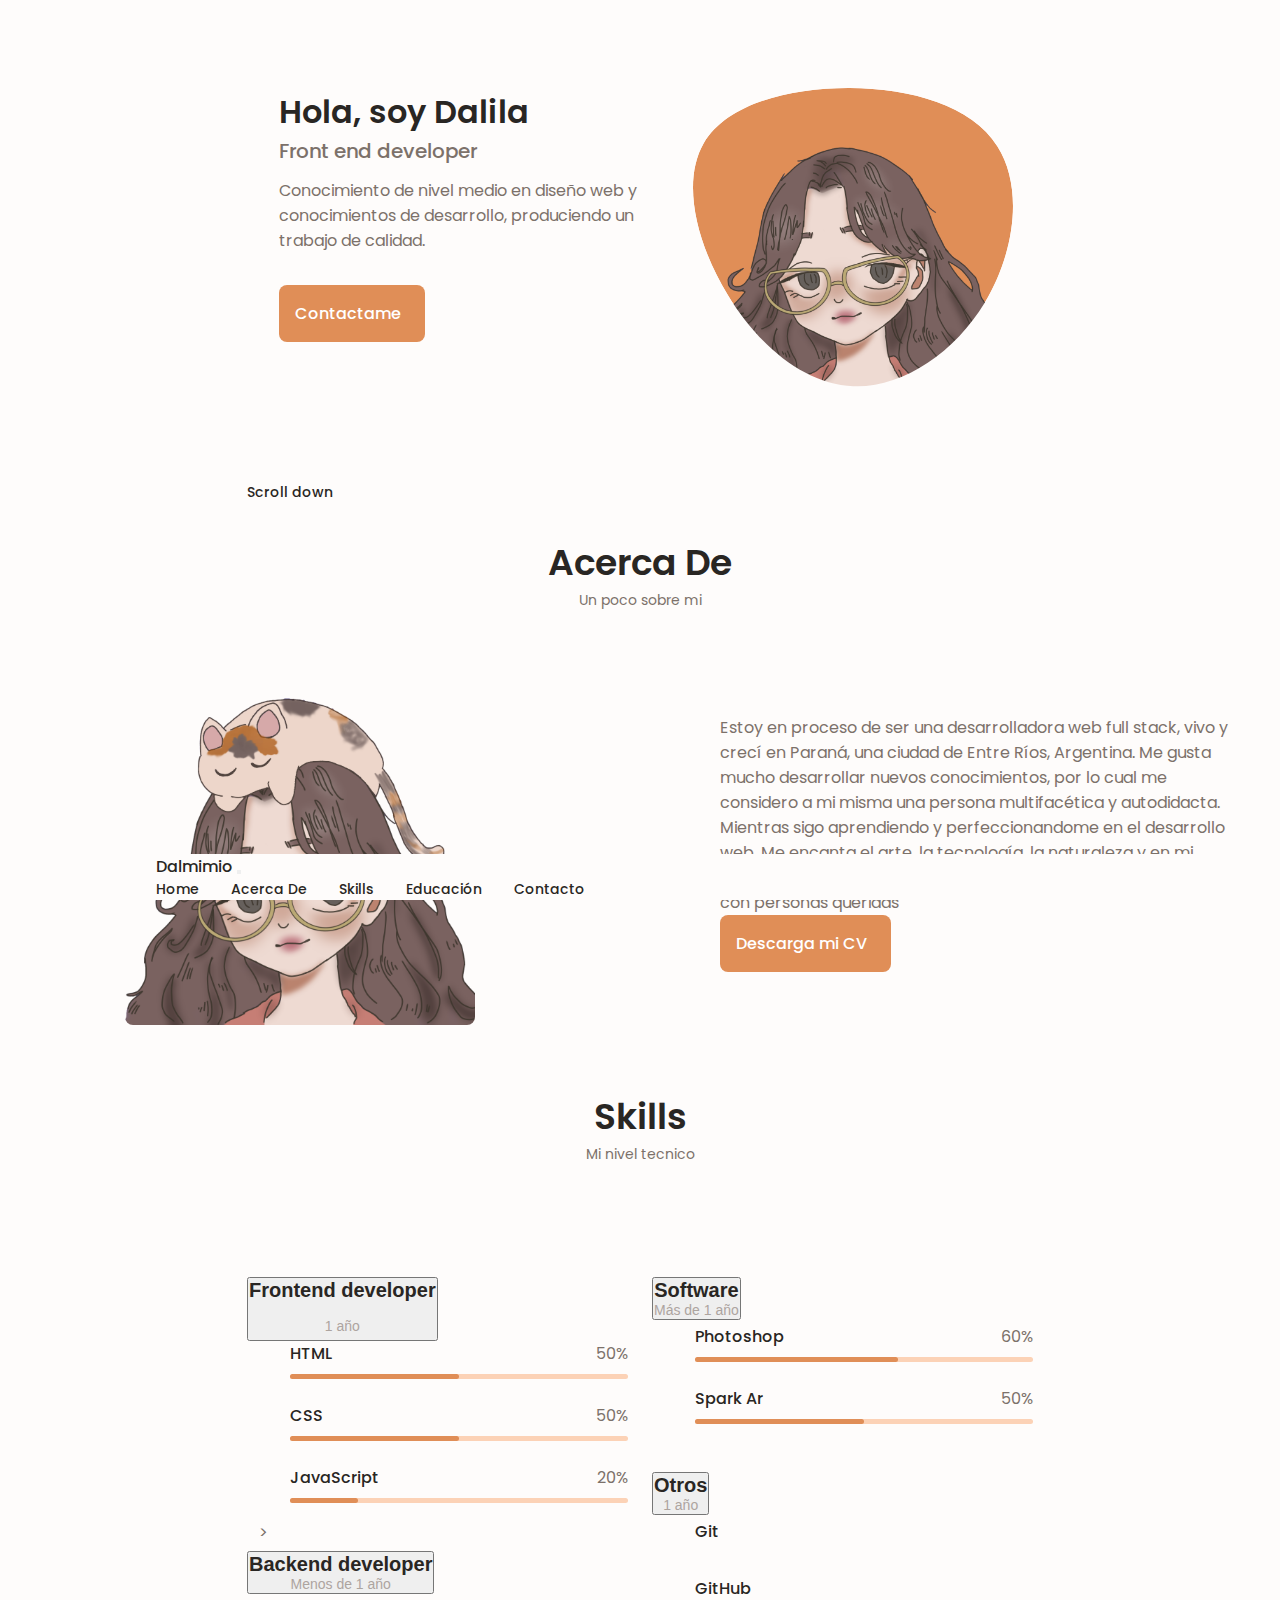
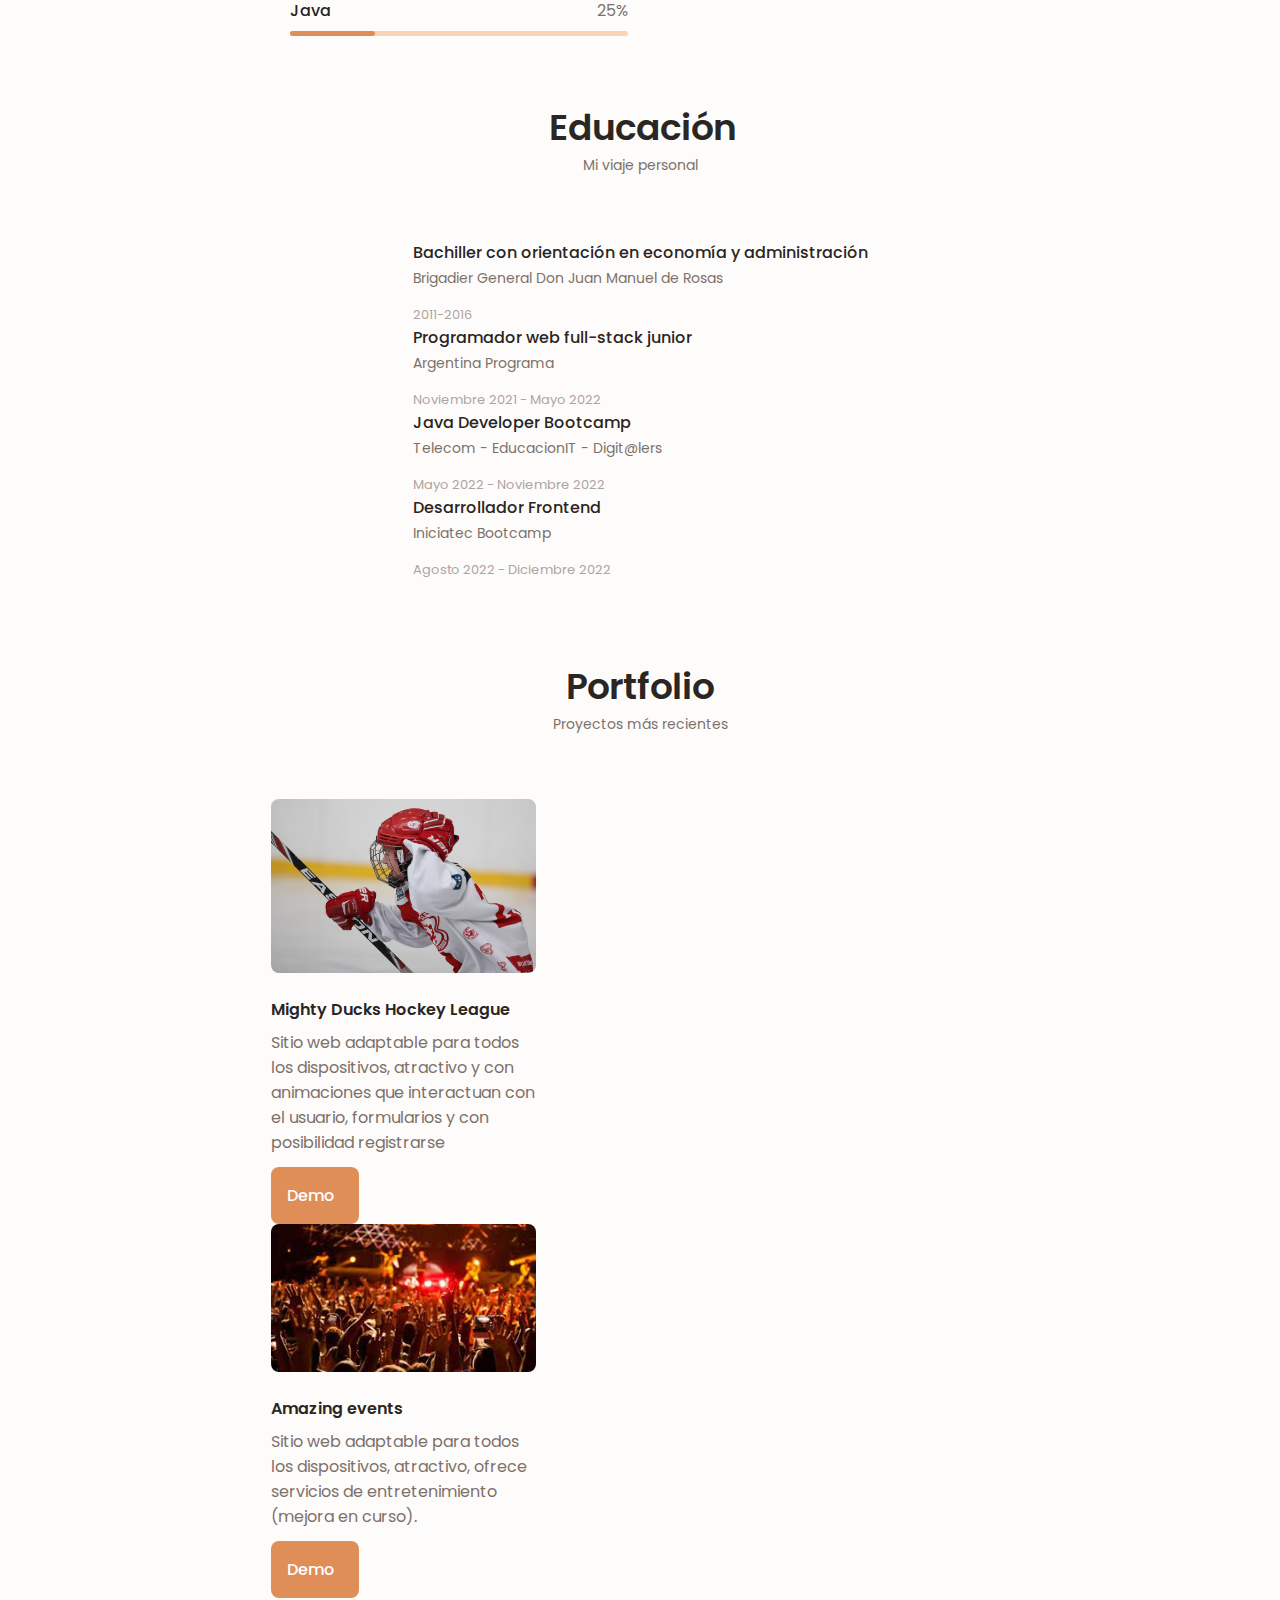
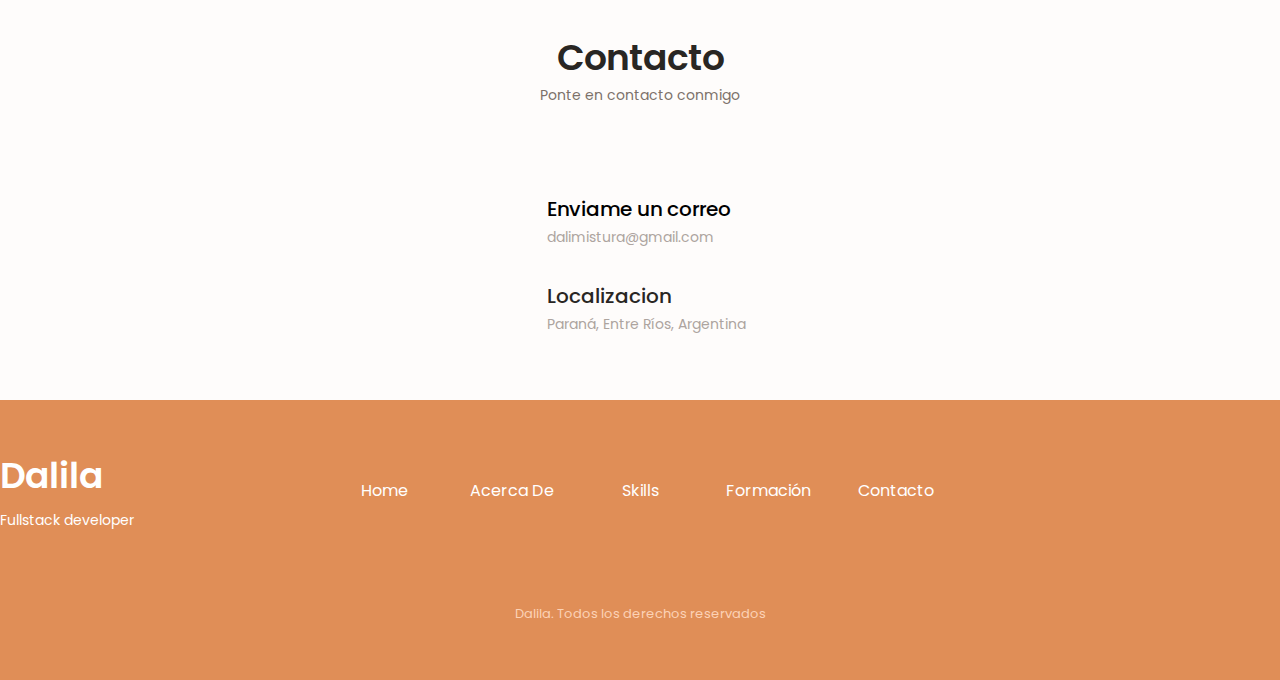
==== commit 5fd6dc49: "mejorando" ====
--- a/index.html
+++ b/index.html
@@ -8,56 +8,64 @@
         <link rel="stylesheet" href="https://unicons.iconscout.com/release/v4.0.0/css/line.css">
 
         <link href="https://cdn.jsdelivr.net/npm/bootstrap@5.1.3/dist/css/bootstrap.min.css" rel="stylesheet" integrity="sha384-1BmE4kWBq78iYhFldvKuhfTAU6auU8tT94WrHftjDbrCEXSU1oBoqyl2QvZ6jIW3" crossorigin="anonymous">
-        <script src="https://cdn.jsdelivr.net/npm/bootstrap@5.1.3/dist/js/bootstrap.bundle.min.js" integrity="sha384-ka7Sk0Gln4gmtz2MlQnikT1wXgYsOg+OMhuP+IlRH9sENBO0LRn5q+8nbTov4+1p" crossorigin="anonymous"></script>
+
         <script src="assets/js/main.js"></script>
         <!--==================== CSS ====================-->
         <link rel="stylesheet" href="assets/css/style.css">
+        <link rel="shortcut icon" href="assets/img/favicon.png" type="image/x-icon">
 
         <title>Dali Portfolio</title>
     </head>
     <body>
         <!--==================== HEADER ====================-->
         <header class="header" id="header">
-            <nav class="nav container">
-                <a href="#" class="nav__logo">DaliHaceElLogoAsiLoPongoAcá</a>
-
-                <div class="nav__menu" id="nav-menu">
-                    <ul class="nav__list grid">
-                        <li class="nav__item">
-                            <a href="#home" class="nav__link">
-                                <i class="uil uil-home nav__icon"></i> Home
-                            </a>
-                        </li>
-                        <li class="nav__item">
-                            <a href="#about" class="nav__link">
-                                <i class="uil uil-user nav__icon"></i> Acerca De
-                            </a>
-                        </li>
-                        <li class="nav__item">
-                            <a href="#skills" class="nav__link">
-                                <i class="uil uil-file-alt nav__icon"></i> Skills
-                            </a>
-                        </li>
-                        <li class="nav__item">
-                            <a href="#educacion" class="nav__link">
-                                <i class="uil uil-briefcase nav__icon"></i> Educación
-                            </a>
-                        </li>
-                        <li class="nav__item">
-                            <a href="#contact" class="nav__link">
-                                <i class="uil uil-message nav__icon"></i> Contactame
-                            </a>
-                        </li>
-                    </ul>
-                    <i class="uil uil-times nav__close" id="nav__close"></i>
-                </div>
-
-                <div class="nav__btns">
-                    <div class="nav__toggle" id="nav__toggle">
-                        <i class="uil uil-apps"></i>
-                    </div>
-                </div>
-            </nav>
+          <nav class="navbar navbar-expand-lg nav container">
+            <div class="container-fluid">
+              <a class="navbar-brand nav__logo" href="#">Dalmimio</a>
+              <button class="navbar-toggler" type="button" data-bs-toggle="collapse" data-bs-target="#navbarNav"
+                aria-controls="navbarNav" aria-expanded="false" aria-label="Toggle navigation">
+                <span class="uil uil-apps"></span>
+              </button>
+              <div class="nav__menu collapse navbar-collapse" id="navbarNav">
+        
+        
+                <ul class="nav__list grid navbar-nav">
+                  <li class="nav-item nav__item">
+                    <a href="#home" class="nav__link nav-link">
+                      <i class="uil uil-home nav__icon"></i> Home
+                    </a>
+                  </li>
+        
+                  <li class="nav-item  nav__item">
+                    <a href="#about" class="nav__link nav-link">
+                      <i class="uil uil-user nav__icon"></i> Acerca De
+                    </a>
+                  </li>
+        
+        
+                  <li class="nav-item nav__item">
+                    <a href="#skills" class="nav__link nav-link">
+                      <i class="uil uil-file-alt nav__icon"></i> Skills
+                    </a>
+                  </li>
+        
+        
+        
+                  <li class="nav-item nav__item">
+                    <a href="#educacion" class="nav__link nav-link">
+                      <i class="uil uil-briefcase nav__icon"></i> Educación
+                    </a>
+                  </li>
+        
+                  <li class="nav-item nav__item">
+                    <a href="#contact" class="nav__link nav-link">
+                      <i class="uil uil-message nav__icon"></i> Contacto
+                    </a>
+                  </li>
+                </ul>
+              </div>
+            </div>
+          </nav>
         </header>
 
         <!--==================== MAIN ====================-->
@@ -460,9 +468,6 @@
                               <span class="contact__subtitle">Paraná, Entre Ríos, Argentina</span>
                           </div>
                       </div>                                
-                  </div>
-                  <div>
-                    <iframe src="https://www.google.com/maps/embed?pb=!1m18!1m12!1m3!1d108571.36613220416!2d-60.58500363473911!3d-31.747153362047946!2m3!1f0!2f0!3f0!3m2!1i1024!2i768!4f13.1!3m3!1m2!1s0x95b44df2b9835231%3A0x554ebde0aa5cfa9a!2zUGFyYW7DoSwgRW50cmUgUsOtb3M!5e0!3m2!1ses-419!2sar!4v1659635996759!5m2!1ses-419!2sar" width="300" height="250" style="border:0;" allowfullscreen="" loading="lazy" referrerpolicy="no-referrer-when-downgrade"></iframe>
                   </div>
               </div>
           </section>
@@ -511,5 +516,7 @@
           </div>
 
       </footer>
+
+      <script src="https://cdn.jsdelivr.net/npm/bootstrap@5.1.3/dist/js/bootstrap.bundle.min.js" integrity="sha384-ka7Sk0Gln4gmtz2MlQnikT1wXgYsOg+OMhuP+IlRH9sENBO0LRn5q+8nbTov4+1p" crossorigin="anonymous"></script>
     </body>
 </html>
--- a/assets/css/style.css
+++ b/assets/css/style.css
@@ -159,6 +159,7 @@
     align-items: center;
 }
 
+
 .nav__logo,.nav__toggle{
     color: var(--title-color);
     font-weight: var(--font-medium);
@@ -167,14 +168,20 @@
 .nav__logo:hover{
     color: var(--first-color);
 }
-
 .nav__toggle{
     font-size: 1.1rem;
     cursor: pointer;
 }
+.navbar-toggler{
+  color: var(--first-color);
+}
 
 .nav__toggle:hover{
     color: var(--first-color);
+}
+.nav__menu{
+  display: flex;
+  justify-content: end;
 }
 @media screen and (max-width: 767px){
     .nav__menu{
@@ -576,6 +583,9 @@
   font-size: var(--h3-font-size);
   font-weight: var(--font-medium);
 }
+.contact__title a{
+  color: black;
+}
 
 .contact__subtitle{
   font-size: var(--small-font-size);
@@ -600,14 +610,17 @@
   padding-top: 2rem;
 }
 .footer__conteiner{
-  row-gap: 3.5rem;
+  row-gap: 3rem;
 }
 
 .footer__bg{
   background-color: var(--first-color-second);
   padding: 2rem 0 2rem;
 }
-
+footer ul li{
+  width: 6rem;
+  text-align: center;
+}
 .footer__title{
   font-size: var(--h1-font-size);
   margin-bottom: var(--mb-0-25);
@@ -694,6 +707,7 @@
     .about__conteiner, .skills__container,
     .contact__container, .footer__container{
         grid-template-columns: repeat(2, 1fr);
+        margin: 0;
     }
 
     .formacion__sections{
@@ -702,6 +716,12 @@
         justify-content: center;
         margin: 15px;
     }
+    .contact__container{
+      display: flex;
+      flex-direction: column;
+      flex-wrap: wrap;
+      margin: 0;
+    }
     .footer__links{
       align-items: center;
     }
@@ -718,7 +738,7 @@
     }
 
     .section{
-        padding: 4rem 0 2rem;
+        padding: 2rem 0 2rem;
     }
 
     .section__subtitle{
@@ -789,7 +809,18 @@
     .formacion__sections{
         grid-template-columns: .5fr;
     }
-
+    .portfolio__content{
+      display: flex;
+      flex-direction: column;
+      margin: 0;
+    }
+
+    .portfolio__container{
+      display: flex;
+      flex-wrap: wrap;
+      margin-right: auto;
+      margin-left: auto;
+    }
     .footer__container{
         grid-template-columns: repeat(3, 1fr);
     }
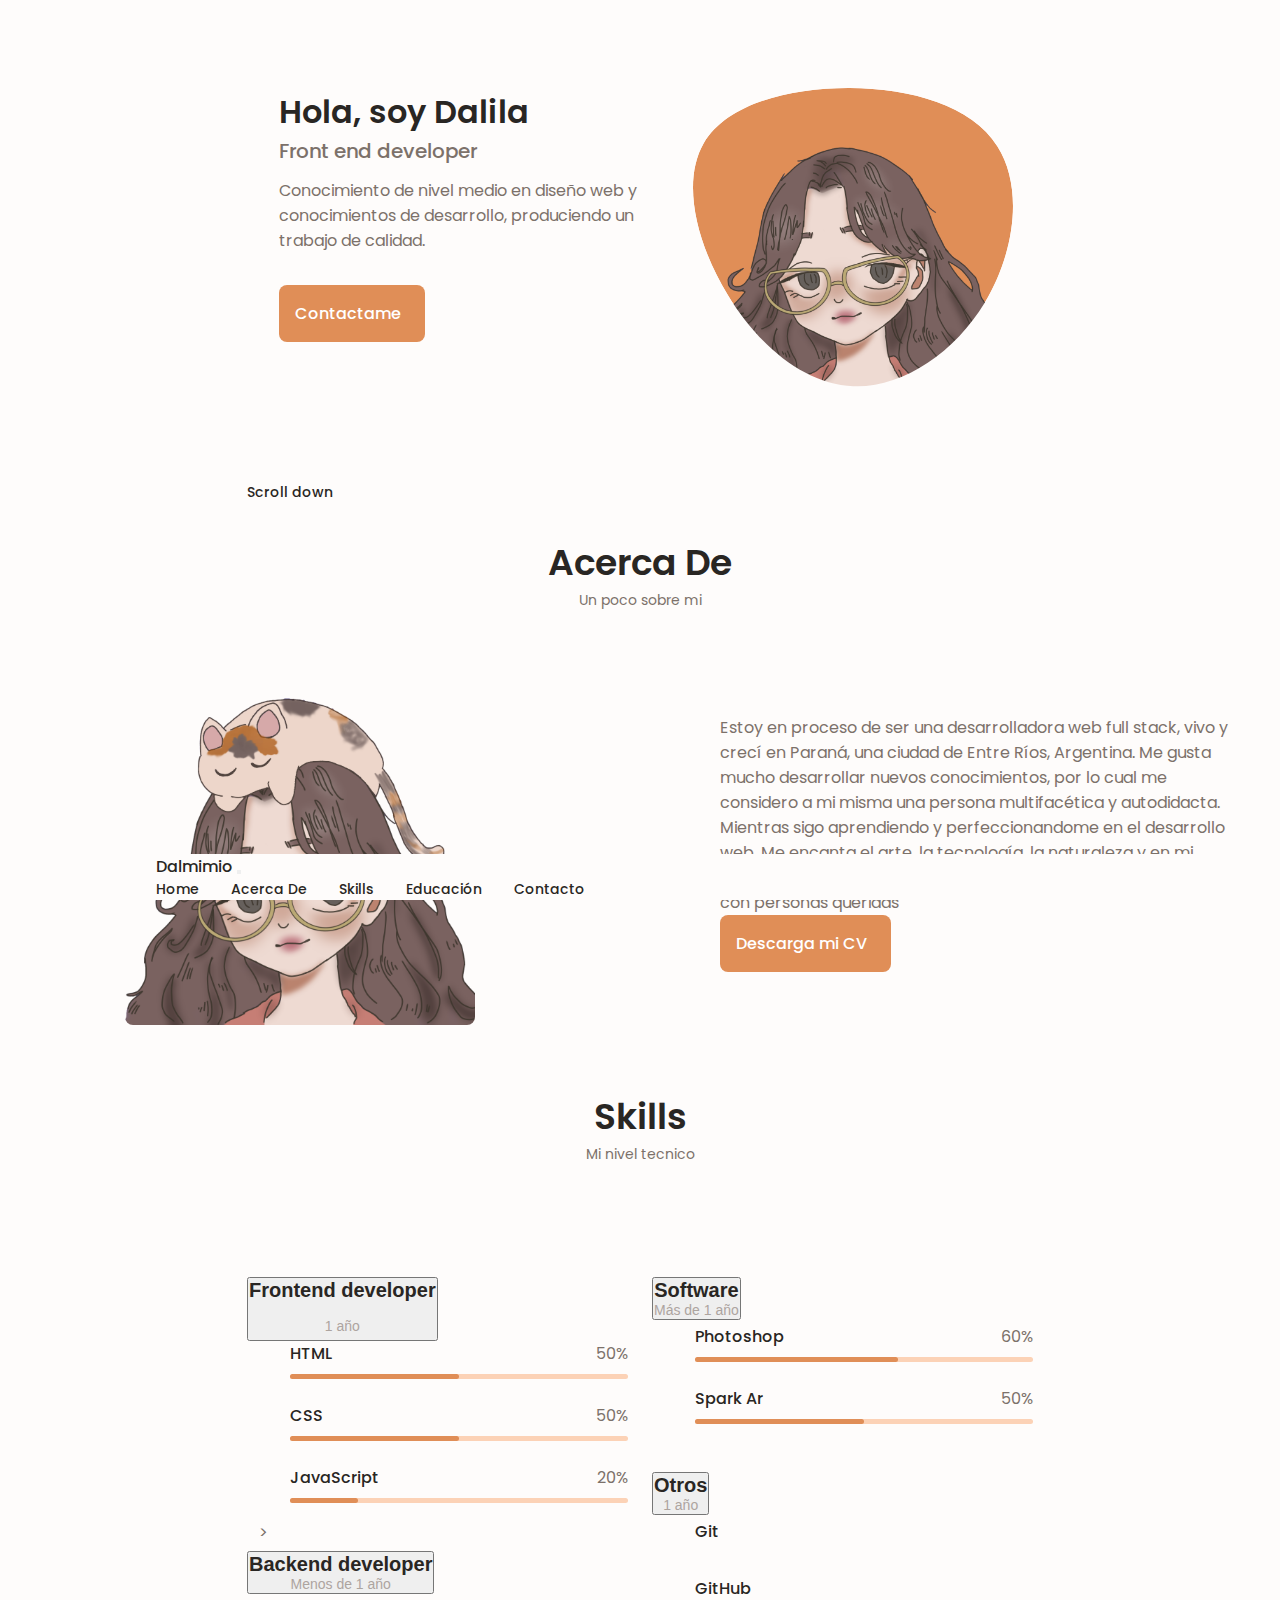
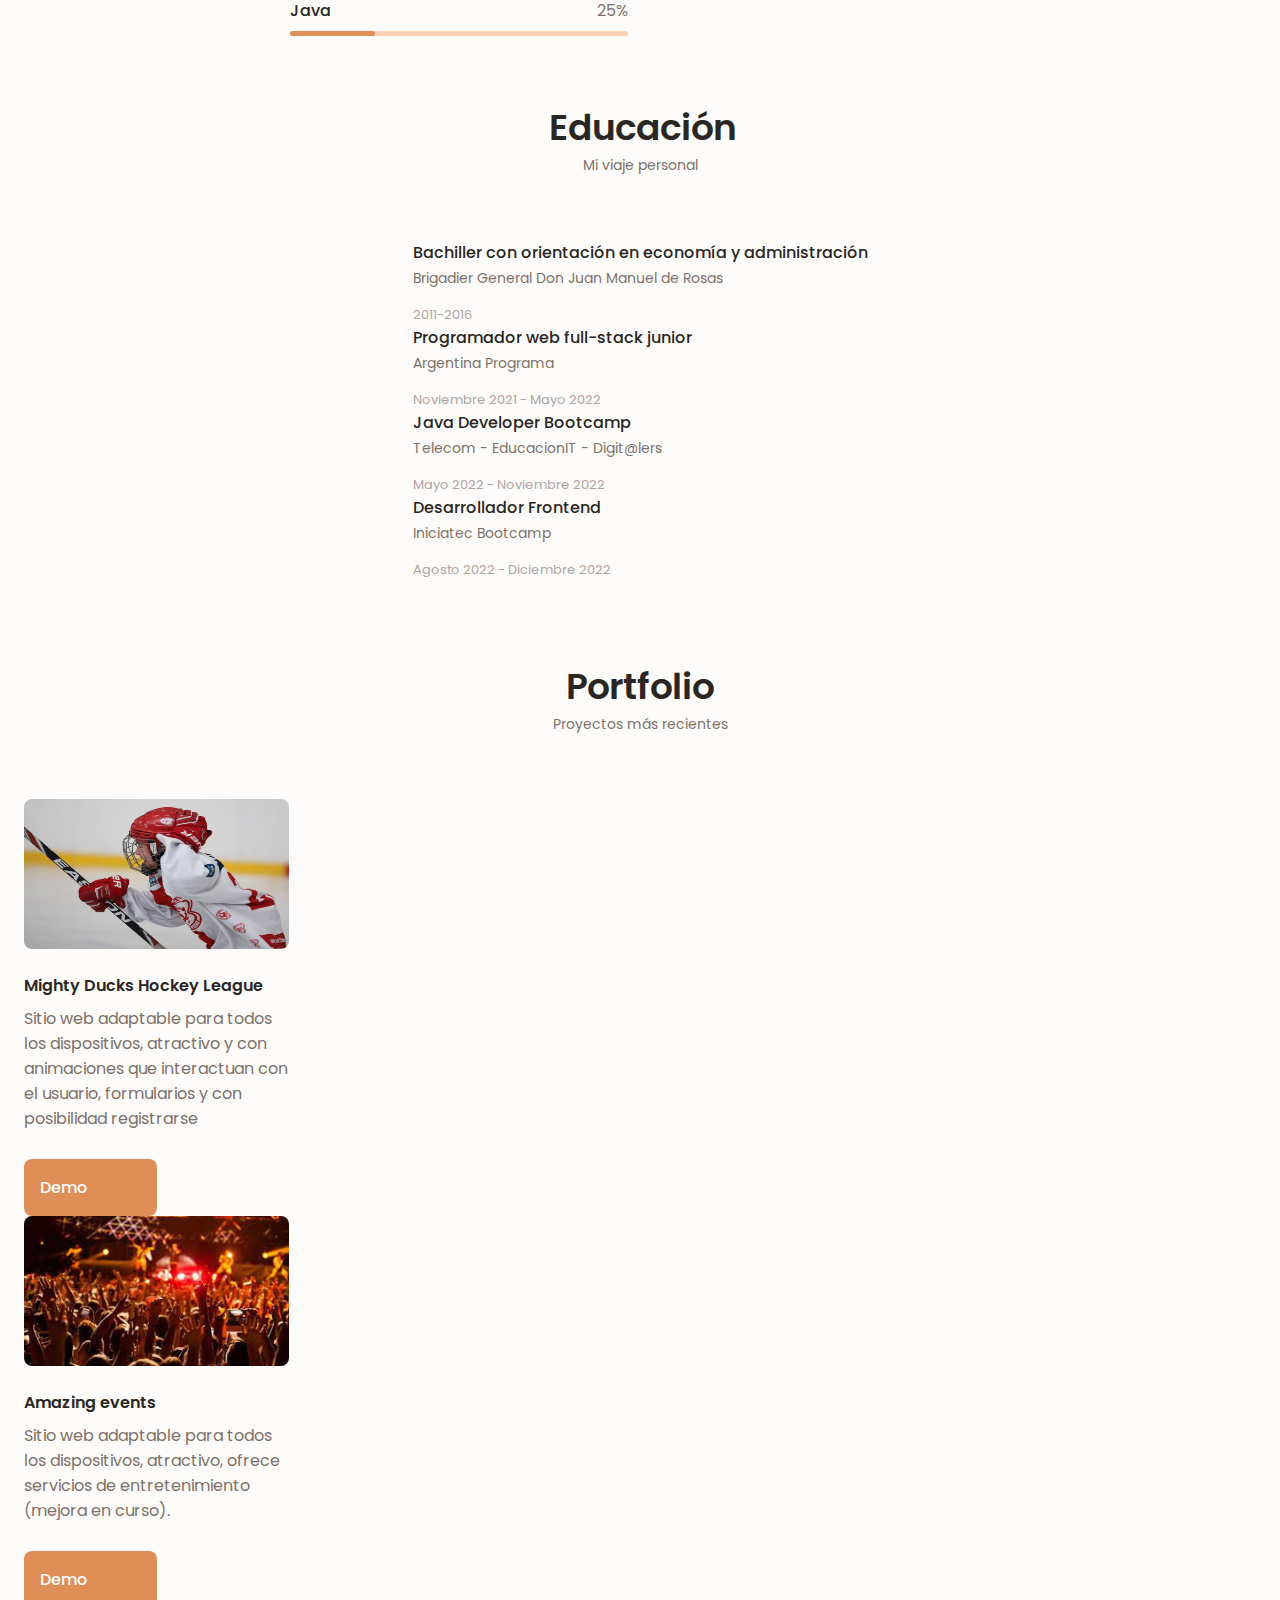
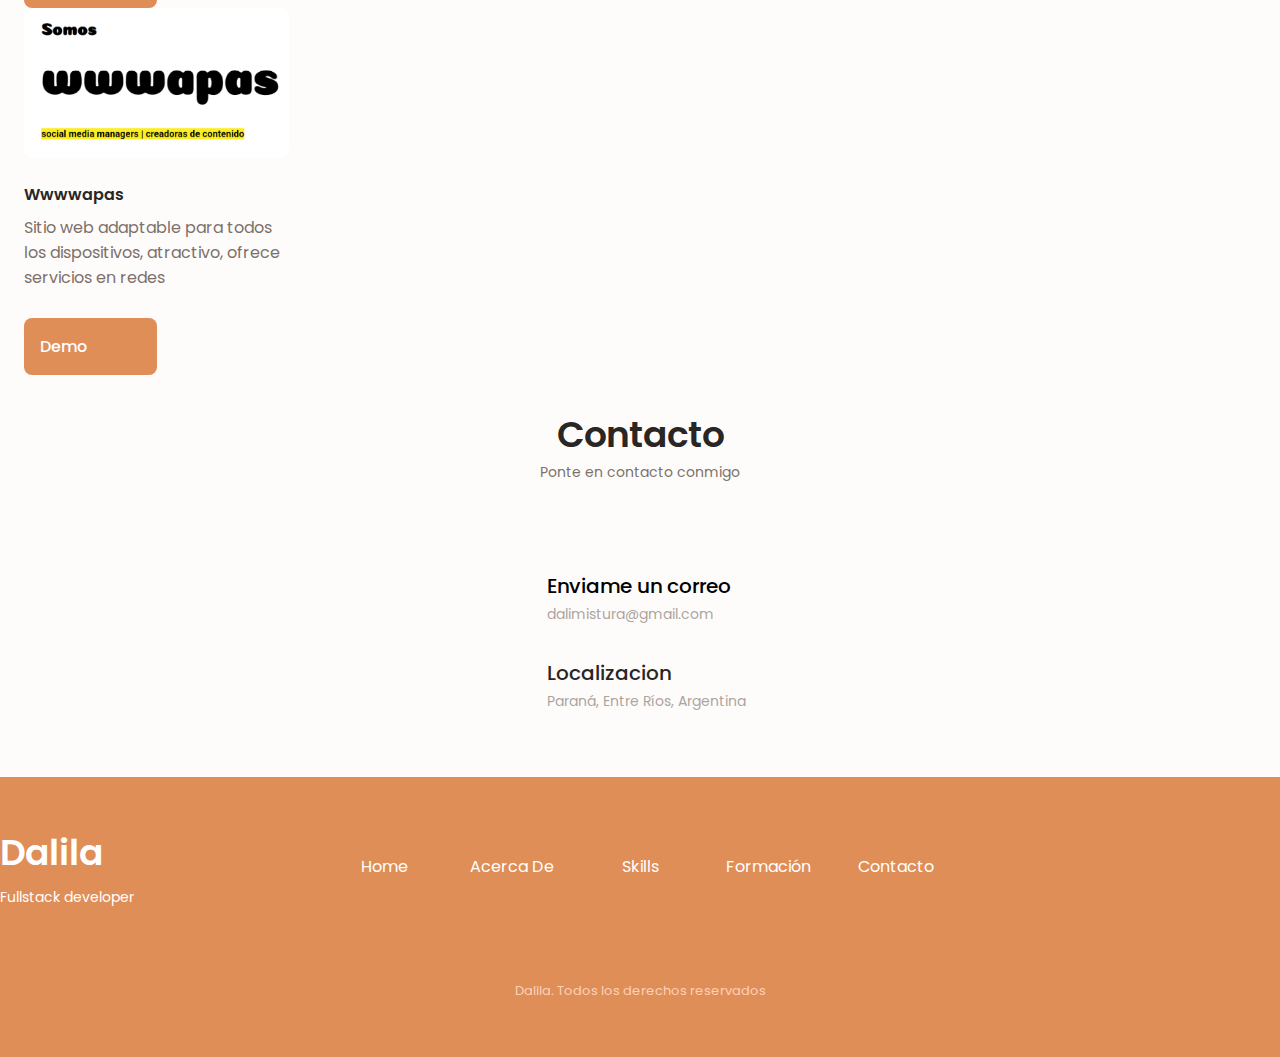
==== commit b05ddb81: "mejoran2" ====
--- a/index.html
+++ b/index.html
@@ -408,14 +408,14 @@
               </div>
           </section>
             <!--==================== PORTFOLIO ====================-->
-            <section class="portfolio section" id="portfolio">
+            <section class="portfolio section d-flex flex-column flex-wrap" id="portfolio">
               <h2 class="section__title">Portfolio</h2>
               <span class="section__subtitle"> Proyectos más recientes</span>
 
-              <div class="portfolio__container container">
+              <div class="portfolio__container">
                 <div class="row">
 
-                  <!--===================== PORTFOLIO 2=============-->
+                  <!--===================== PORTFOLIO 1=============-->
                   <div class="portfolio__content grid col">
                     <img src="assets/img/hockey1.jpg" alt="" class="portfolio__img card-img-top">
                     <div class="portfolio__data card-body">
@@ -426,13 +426,25 @@
                       </a>
                     </div>
                   </div>
-                  <!--===================== PORTFOLIO 3 =============-->
+                  <!--===================== PORTFOLIO 2 =============-->
                   <div class="portfolio__content grid col">
                     <img src="assets/img/conciertodemusica1.jpg" alt="" class="portfolio__img ">
                     <div class="portfolio__data">
                       <h3 class="portfolio__title">Amazing events</h3>
                       <p class="portfolio__description"> Sitio web adaptable para todos los dispositivos, atractivo, ofrece servicios de entretenimiento (mejora en curso).</p>
                       <a href="https://dalmimio.github.io/Amazing-events.github.io/" target="_blank" class="button button--flex button--small portfolio__button">Demo
+                        <i class="uil uil-arrow-right button__icon"></i>
+                      </a>
+                    </div>
+                  </div>
+
+                  <!--===================== PORTFOLIO 3 =============-->
+                  <div class="portfolio__content grid col">
+                    <img src="assets/img/wwwapas.png" alt="" class="portfolio__img ">
+                    <div class="portfolio__data">
+                      <h3 class="portfolio__title">Wwwwapas</h3>
+                      <p class="portfolio__description"> Sitio web adaptable para todos los dispositivos, atractivo, ofrece servicios en redes</p>
+                      <a href="https://dalmimio.github.io/wwwwapas.github.io/" target="_blank" class="button button--flex button--small portfolio__button">Demo
                         <i class="uil uil-arrow-right button__icon"></i>
                       </a>
                     </div>
--- a/assets/css/style.css
+++ b/assets/css/style.css
@@ -541,11 +541,19 @@
 .portfolio__content{
   padding: 0 1.5rem;
   margin: 2rem;
+  display: flex;
+}
+.portfolio__data{
+  display: inline-flex;
+  flex-direction: column;
+  justify-content: center;
+  height: 60%;
 }
 .portfolio__img{
   width: 265px;
+  height: 150px;
   border-radius: .5rem;
-  justify-self: cener;
+  justify-self: center;
 }
 
 .portfolio__title{
@@ -558,7 +566,10 @@
   justify-self: center;
   margin-bottom: var(--mb-0-75);
 }
-
+.portfolio__button{
+  width: 50%;
+  margin-top: 1rem;
+}
 .portfolio__button:hover{
   transform: translateX(.5rem);
 }
